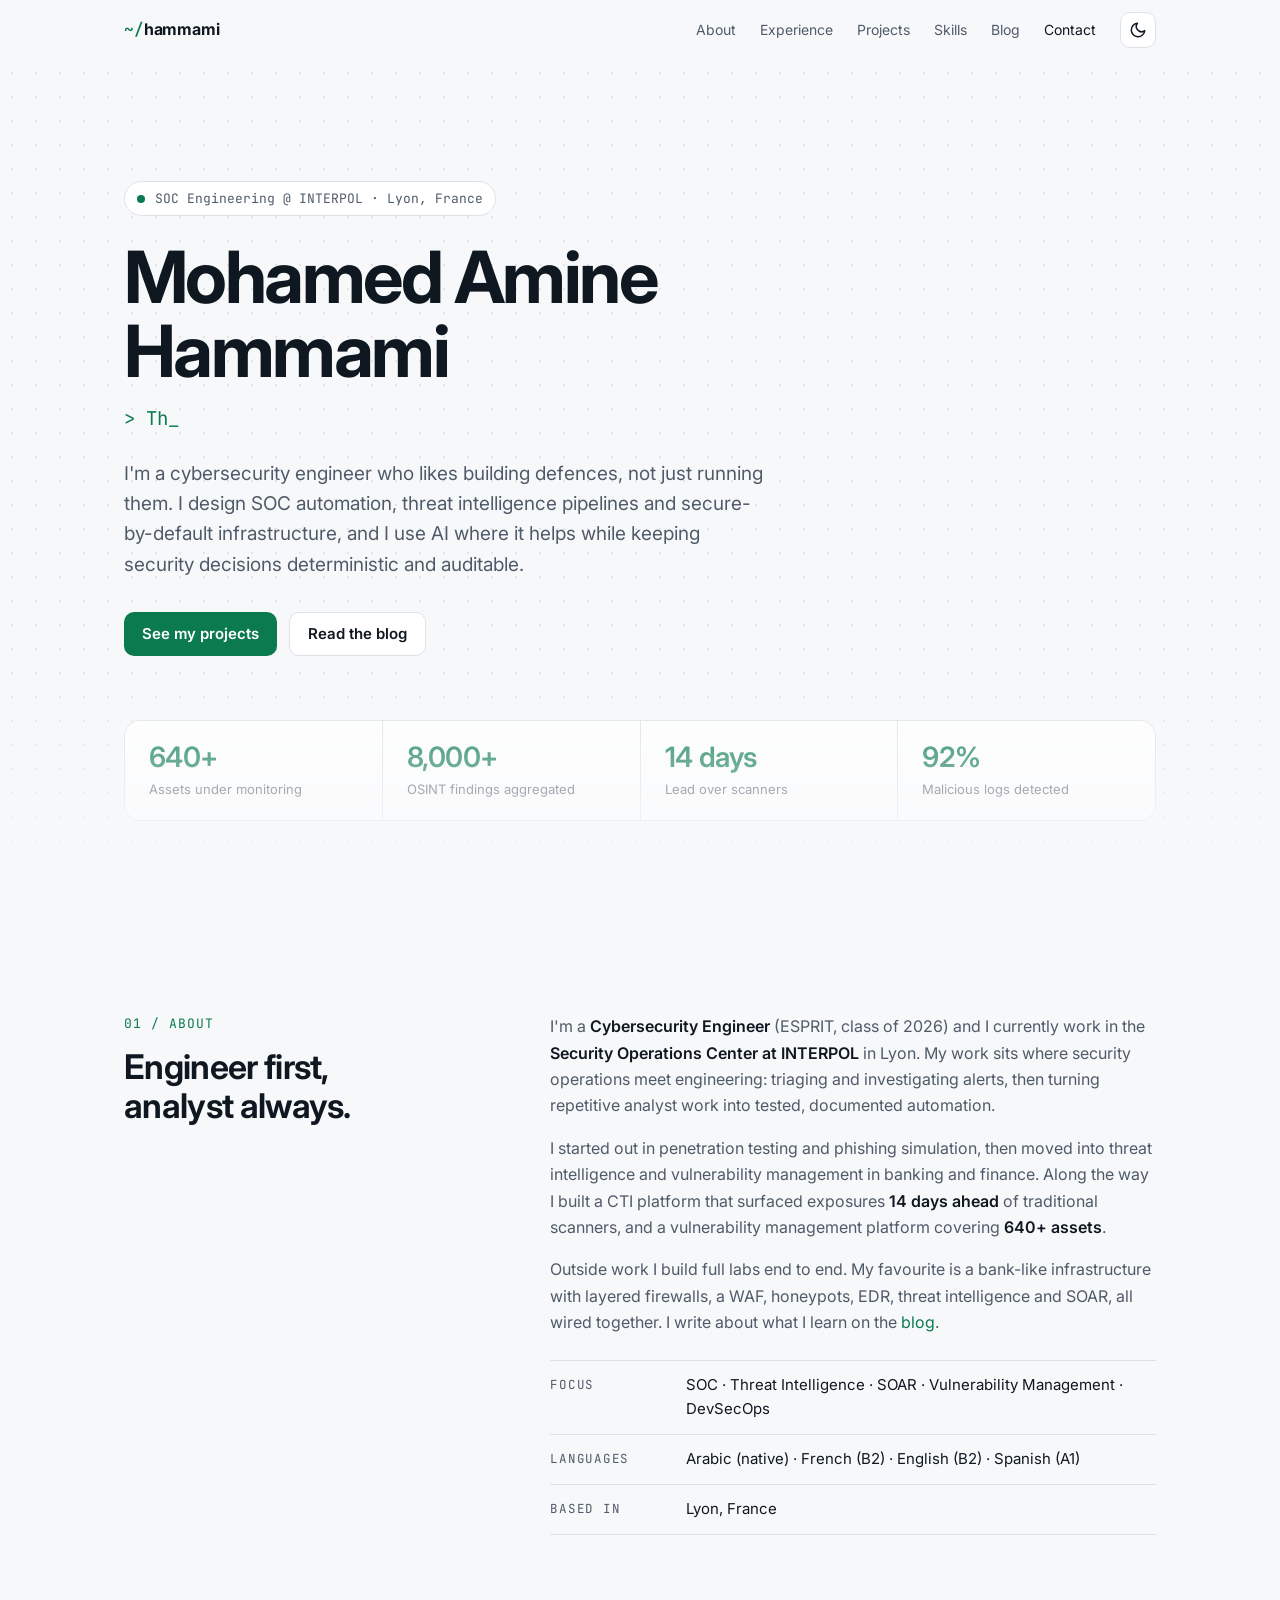
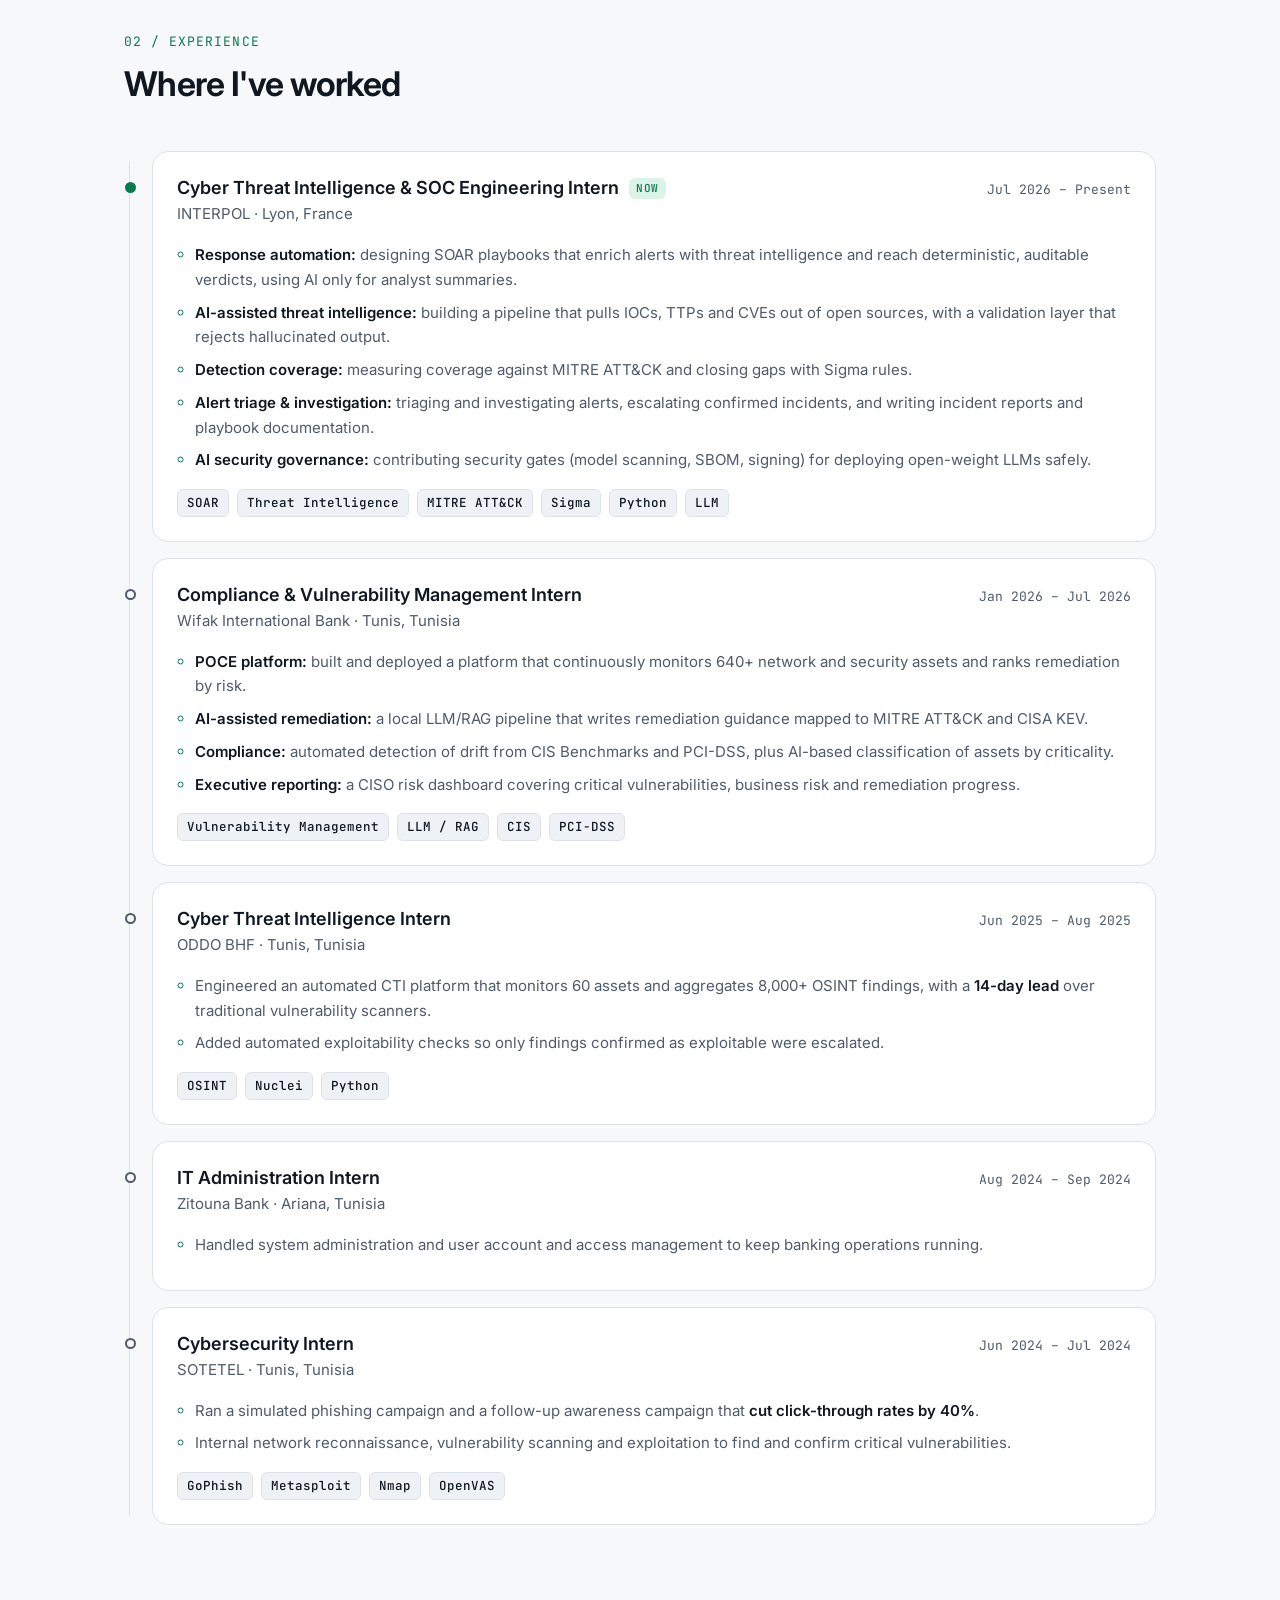
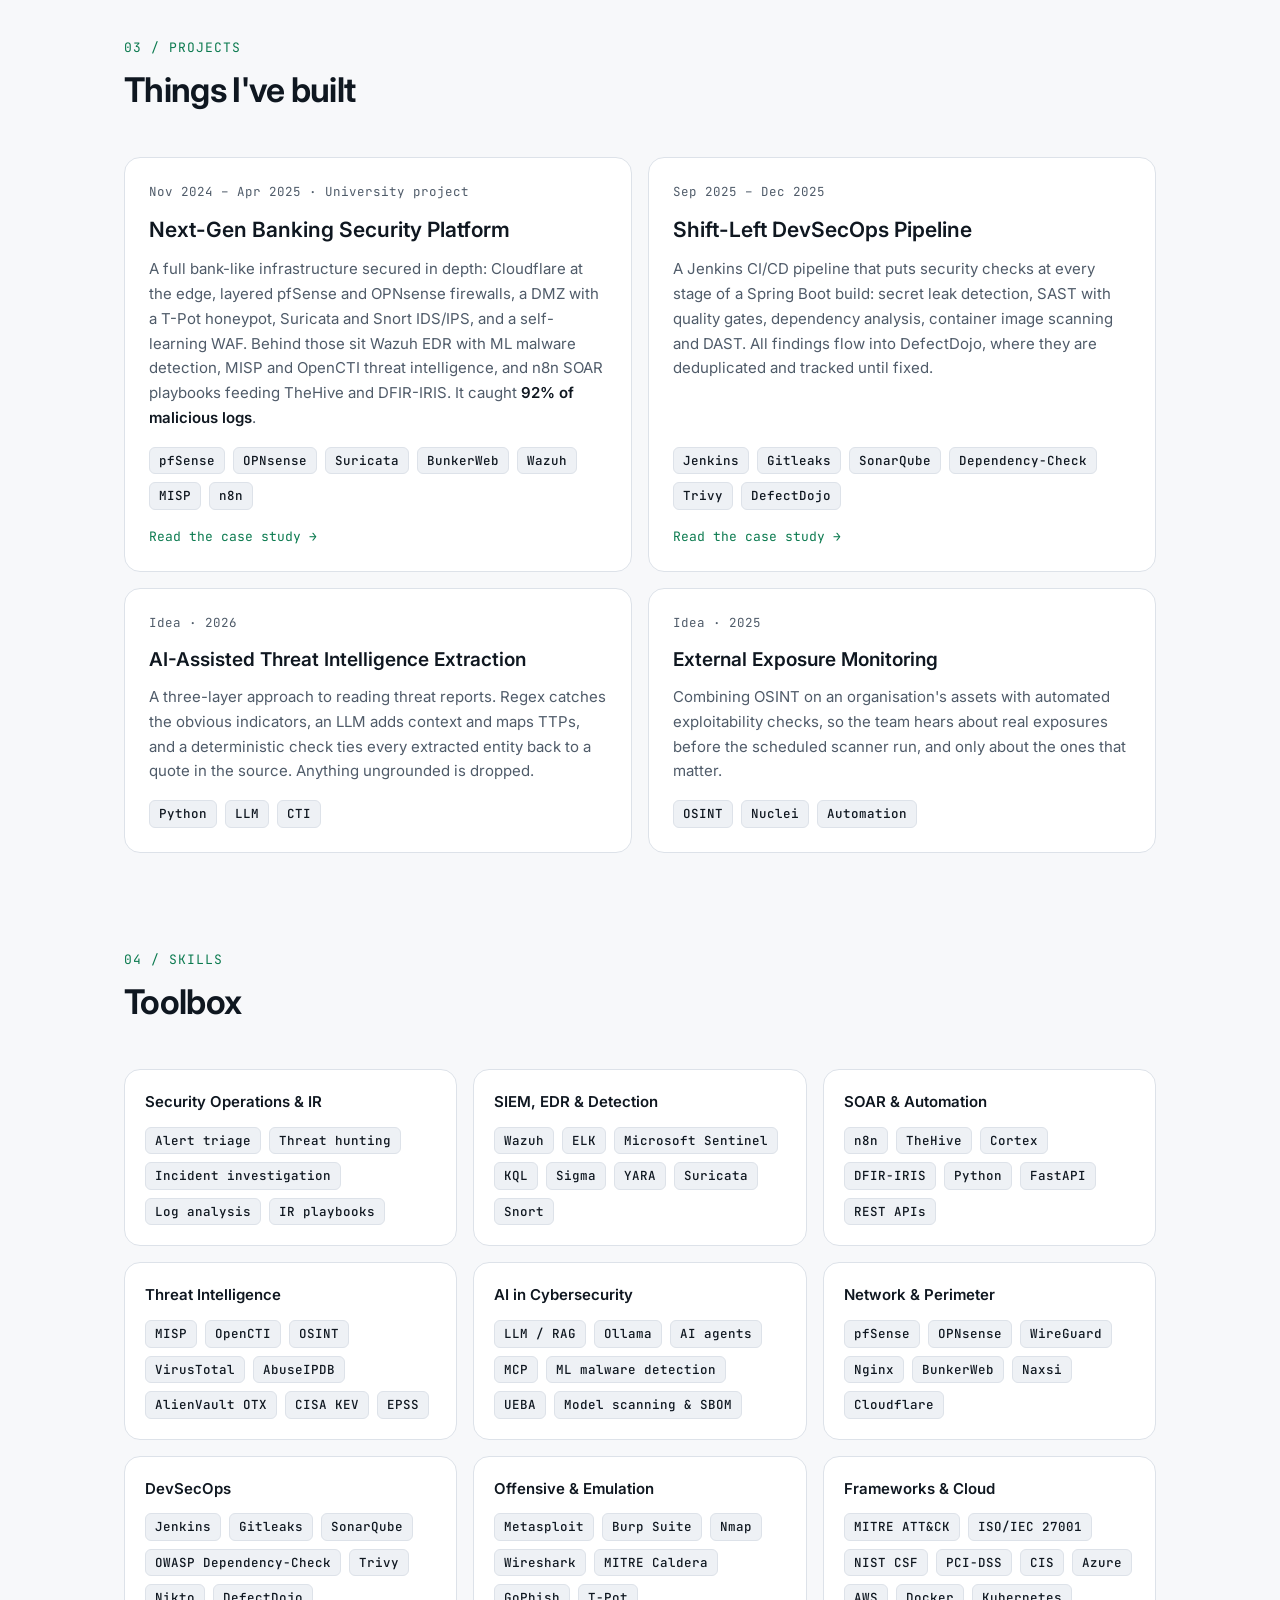
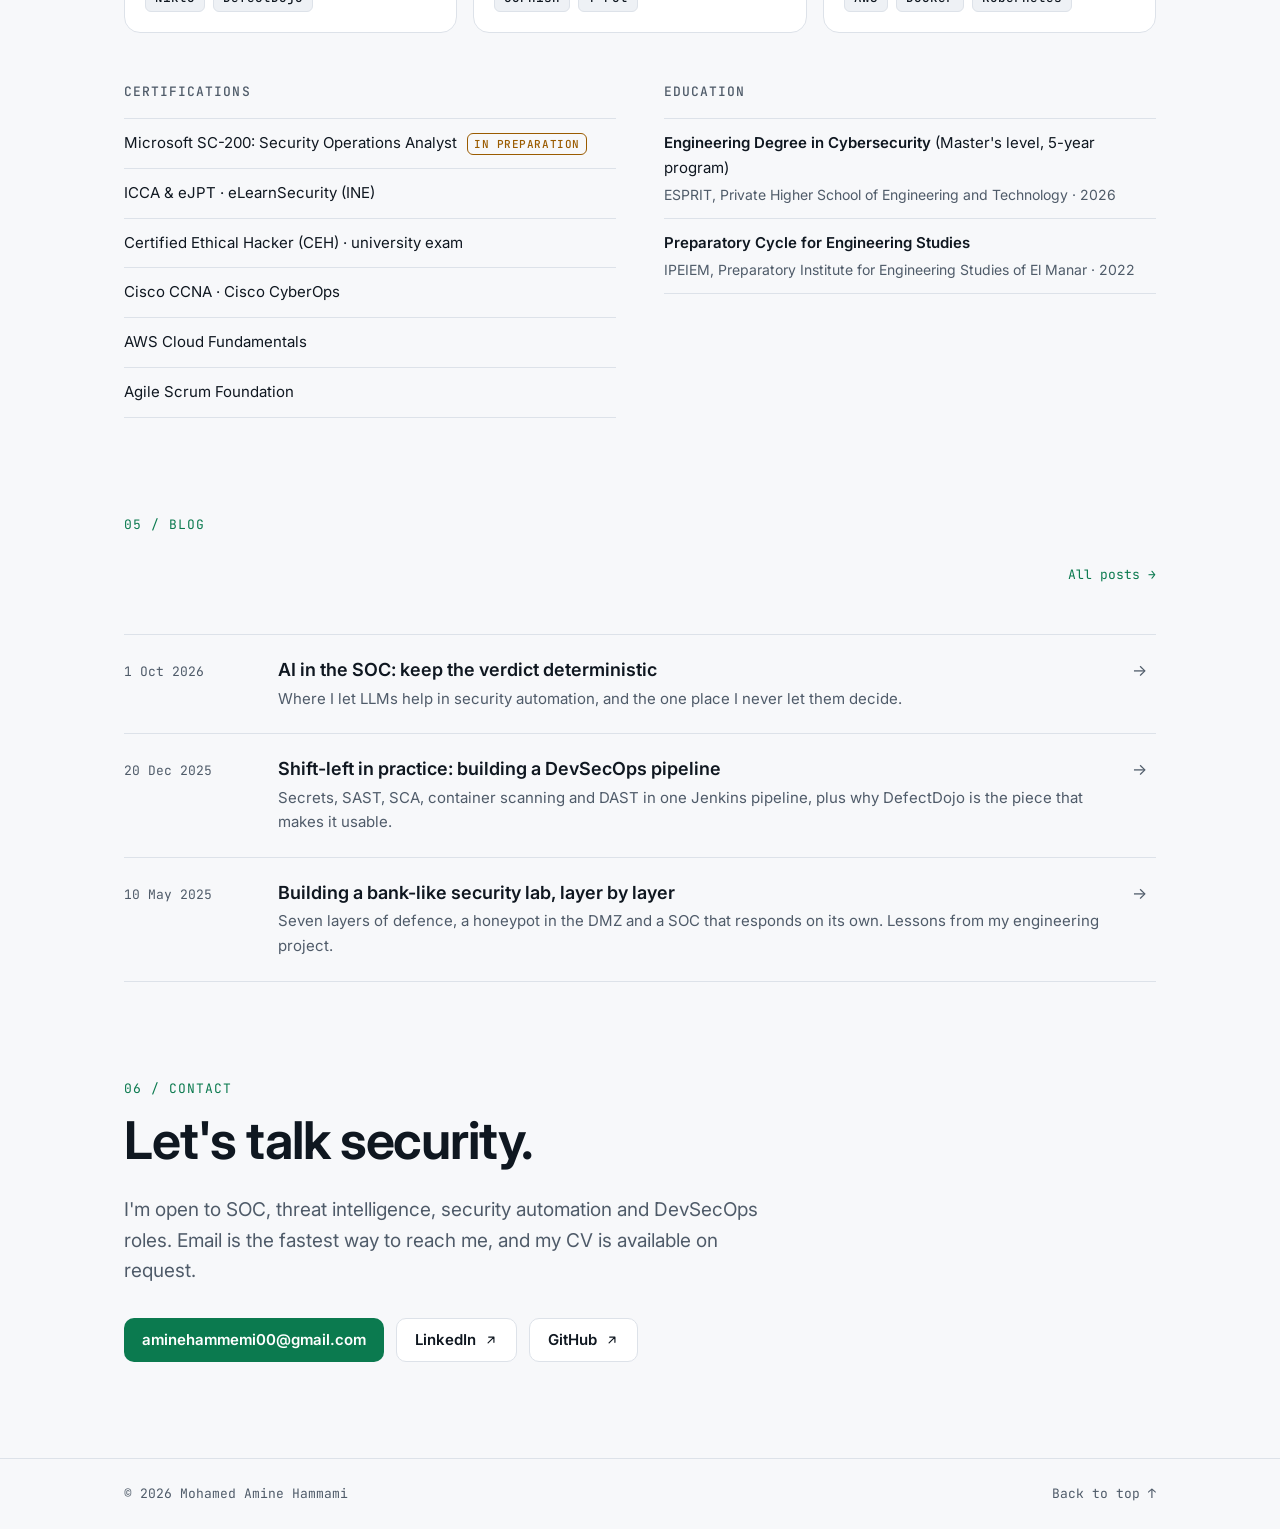
==== index.html @ bce1a8ea "Update portfolio site code from Claude" ====
<!doctype html>
<html lang="en" data-theme="dark">
<head>
<meta charset="utf-8">
<meta name="viewport" content="width=device-width, initial-scale=1">
<title>Mohamed Amine Hammami | Cybersecurity Engineer</title>
<meta name="description" content="Cybersecurity Engineer working on SOC operations, threat intelligence, SOAR automation and vulnerability management.">
<meta property="og:title" content="Mohamed Amine Hammami | Cybersecurity Engineer">
<meta property="og:description" content="SOC · Threat Intelligence · SOAR Automation · DevSecOps">
<meta property="og:type" content="website">
<link rel="icon" href="favicon.svg" type="image/svg+xml">
<link rel="preconnect" href="https://fonts.googleapis.com">
<link rel="preconnect" href="https://fonts.gstatic.com" crossorigin>
<link href="https://fonts.googleapis.com/css2?family=Inter:wght@400;500;600;700&family=JetBrains+Mono:wght@400;500&display=swap" rel="stylesheet">
<link rel="stylesheet" href="styles.css">
<script>try{var t=localStorage.getItem('theme');if(t)document.documentElement.dataset.theme=t;else if(matchMedia('(prefers-color-scheme: light)').matches)document.documentElement.dataset.theme='light'}catch(e){}</script>
</head>
<body>
<a class="skip" href="#main">Skip to content</a>

<header class="nav">
  <div class="wrap nav-in">
    <a href="index.html" class="logo" aria-label="Home"><span class="mono">~/</span>hammami</a>
    <nav aria-label="Primary">
      <ul class="nav-links" id="menu">
        <li><a href="#about">About</a></li>
        <li><a href="#experience">Experience</a></li>
        <li><a href="#projects">Projects</a></li>
        <li><a href="#skills">Skills</a></li>
        <li><a href="blog/index.html">Blog</a></li>
        <li><a href="#contact">Contact</a></li>
      </ul>
    </nav>
    <button class="icon-btn menu-btn" id="menu-btn" aria-label="Open menu" aria-expanded="false" aria-controls="menu">
      <svg viewBox="0 0 24 24" width="18" height="18" fill="none" stroke="currentColor" stroke-width="2" stroke-linecap="round"><path d="M4 7h16M4 12h16M4 17h16"/></svg>
    </button>
    <button class="icon-btn" id="theme" aria-label="Toggle colour theme">
      <svg class="i-sun" viewBox="0 0 24 24" width="18" height="18" fill="none" stroke="currentColor" stroke-width="2" stroke-linecap="round"><circle cx="12" cy="12" r="4"/><path d="M12 2v2M12 20v2M4.9 4.9l1.4 1.4M17.7 17.7l1.4 1.4M2 12h2M20 12h2M4.9 19.1l1.4-1.4M17.7 6.3l1.4-1.4"/></svg>
      <svg class="i-moon" viewBox="0 0 24 24" width="18" height="18" fill="none" stroke="currentColor" stroke-width="2" stroke-linecap="round" stroke-linejoin="round"><path d="M21 12.8A9 9 0 1 1 11.2 3a7 7 0 0 0 9.8 9.8z"/></svg>
    </button>
  </div>
</header>

<main id="main">
  <!-- HERO -->
  <section class="hero" id="top">
    <div class="wrap">
      <p class="status mono"><span class="pulse" aria-hidden="true"></span>SOC Engineering @ INTERPOL · Lyon, France</p>
      <h1>Mohamed Amine<br>Hammami</h1>
      <p class="role mono">&gt; <span id="typed">Cybersecurity Engineer</span><span class="caret" aria-hidden="true">_</span></p>
      <p class="lead">I'm a cybersecurity engineer who likes building defences, not just running them. I design SOC automation, threat intelligence pipelines and secure-by-default infrastructure, and I use AI where it helps while keeping security decisions deterministic and auditable.</p>
      <div class="cta">
        <a class="btn primary" href="#projects">See my projects</a>
        <a class="btn ghost" href="blog/index.html">Read the blog</a>
      </div>
      <dl class="stats">
        <div><dt>Assets under monitoring</dt><dd>640+</dd></div>
        <div><dt>OSINT findings aggregated</dt><dd>8,000+</dd></div>
        <div><dt>Lead over scanners</dt><dd>14 days</dd></div>
        <div><dt>Malicious logs detected</dt><dd>92%</dd></div>
      </dl>
    </div>
  </section>

  <!-- ABOUT -->
  <section id="about" class="sec">
    <div class="wrap grid-2">
      <div>
        <p class="eyebrow mono">01 / About</p>
        <h2>Engineer first,<br>analyst always.</h2>
      </div>
      <div class="prose">
        <p>I'm a <strong>Cybersecurity Engineer</strong> (ESPRIT, class of 2026) and I currently work in the <strong>Security Operations Center at INTERPOL</strong> in Lyon. My work sits where security operations meet engineering: triaging and investigating alerts, then turning repetitive analyst work into tested, documented automation.</p>
        <p>I started out in penetration testing and phishing simulation, then moved into threat intelligence and vulnerability management in banking and finance. Along the way I built a CTI platform that surfaced exposures <strong>14 days ahead</strong> of traditional scanners, and a vulnerability management platform covering <strong>640+ assets</strong>.</p>
        <p>Outside work I build full labs end to end. My favourite is a bank-like infrastructure with layered firewalls, a WAF, honeypots, EDR, threat intelligence and SOAR, all wired together. I write about what I learn on the <a href="blog/index.html">blog</a>.</p>
        <ul class="facts">
          <li><span class="mono">Focus</span>SOC · Threat Intelligence · SOAR · Vulnerability Management · DevSecOps</li>
          <li><span class="mono">Languages</span>Arabic (native) · French (B2) · English (B2) · Spanish (A1)</li>
          <li><span class="mono">Based in</span>Lyon, France</li>
        </ul>
      </div>
    </div>
  </section>

  <!-- EXPERIENCE -->
  <section id="experience" class="sec">
    <div class="wrap">
      <p class="eyebrow mono">02 / Experience</p>
      <h2>Where I've worked</h2>
      <ol class="timeline">
        <li class="job">
          <div class="job-head">
            <div>
              <h3>Cyber Threat Intelligence &amp; SOC Engineering Intern <span class="badge">Now</span></h3>
              <p class="org">INTERPOL · Lyon, France</p>
            </div>
            <p class="date mono">Jul 2026 – Present</p>
          </div>
          <ul>
            <li><b>Response automation:</b> designing SOAR playbooks that enrich alerts with threat intelligence and reach deterministic, auditable verdicts, using AI only for analyst summaries.</li>
            <li><b>AI-assisted threat intelligence:</b> building a pipeline that pulls IOCs, TTPs and CVEs out of open sources, with a validation layer that rejects hallucinated output.</li>
            <li><b>Detection coverage:</b> measuring coverage against MITRE ATT&amp;CK and closing gaps with Sigma rules.</li>
            <li><b>Alert triage &amp; investigation:</b> triaging and investigating alerts, escalating confirmed incidents, and writing incident reports and playbook documentation.</li>
            <li><b>AI security governance:</b> contributing security gates (model scanning, SBOM, signing) for deploying open-weight LLMs safely.</li>
          </ul>
          <p class="tags"><span>SOAR</span><span>Threat Intelligence</span><span>MITRE ATT&amp;CK</span><span>Sigma</span><span>Python</span><span>LLM</span></p>
        </li>
        <li class="job">
          <div class="job-head">
            <div>
              <h3>Compliance &amp; Vulnerability Management Intern</h3>
              <p class="org">Wifak International Bank · Tunis, Tunisia</p>
            </div>
            <p class="date mono">Jan 2026 – Jul 2026</p>
          </div>
          <ul>
            <li><b>POCE platform:</b> built and deployed a platform that continuously monitors 640+ network and security assets and ranks remediation by risk.</li>
            <li><b>AI-assisted remediation:</b> a local LLM/RAG pipeline that writes remediation guidance mapped to MITRE ATT&amp;CK and CISA KEV.</li>
            <li><b>Compliance:</b> automated detection of drift from CIS Benchmarks and PCI-DSS, plus AI-based classification of assets by criticality.</li>
            <li><b>Executive reporting:</b> a CISO risk dashboard covering critical vulnerabilities, business risk and remediation progress.</li>
          </ul>
          <p class="tags"><span>Vulnerability Management</span><span>LLM / RAG</span><span>CIS</span><span>PCI-DSS</span></p>
        </li>
        <li class="job">
          <div class="job-head">
            <div>
              <h3>Cyber Threat Intelligence Intern</h3>
              <p class="org">ODDO BHF · Tunis, Tunisia</p>
            </div>
            <p class="date mono">Jun 2025 – Aug 2025</p>
          </div>
          <ul>
            <li>Engineered an automated CTI platform that monitors 60 assets and aggregates 8,000+ OSINT findings, with a <b>14-day lead</b> over traditional vulnerability scanners.</li>
            <li>Added automated exploitability checks so only findings confirmed as exploitable were escalated.</li>
          </ul>
          <p class="tags"><span>OSINT</span><span>Nuclei</span><span>Python</span></p>
        </li>
        <li class="job">
          <div class="job-head">
            <div>
              <h3>IT Administration Intern</h3>
              <p class="org">Zitouna Bank · Ariana, Tunisia</p>
            </div>
            <p class="date mono">Aug 2024 – Sep 2024</p>
          </div>
          <ul>
            <li>Handled system administration and user account and access management to keep banking operations running.</li>
          </ul>
        </li>
        <li class="job">
          <div class="job-head">
            <div>
              <h3>Cybersecurity Intern</h3>
              <p class="org">SOTETEL · Tunis, Tunisia</p>
            </div>
            <p class="date mono">Jun 2024 – Jul 2024</p>
          </div>
          <ul>
            <li>Ran a simulated phishing campaign and a follow-up awareness campaign that <b>cut click-through rates by 40%</b>.</li>
            <li>Internal network reconnaissance, vulnerability scanning and exploitation to find and confirm critical vulnerabilities.</li>
          </ul>
          <p class="tags"><span>GoPhish</span><span>Metasploit</span><span>Nmap</span><span>OpenVAS</span></p>
        </li>
      </ol>
    </div>
  </section>

  <!-- PROJECTS -->
  <section id="projects" class="sec">
    <div class="wrap">
      <p class="eyebrow mono">03 / Projects</p>
      <h2>Things I've built</h2>
      <div class="cards">
        <a class="card feature" href="projects/banking-security-platform.html">
          <p class="card-meta mono">Nov 2024 – Apr 2025 · University project</p>
          <h3>Next-Gen Banking Security Platform</h3>
          <p>A full bank-like infrastructure secured in depth: Cloudflare at the edge, layered pfSense and OPNsense firewalls, a DMZ with a T-Pot honeypot, Suricata and Snort IDS/IPS, and a self-learning WAF. Behind those sit Wazuh EDR with ML malware detection, MISP and OpenCTI threat intelligence, and n8n SOAR playbooks feeding TheHive and DFIR-IRIS. It caught <b>92% of malicious logs</b>.</p>
          <p class="tags"><span>pfSense</span><span>OPNsense</span><span>Suricata</span><span>BunkerWeb</span><span>Wazuh</span><span>MISP</span><span>n8n</span></p>
          <span class="more mono">Read the case study →</span>
        </a>
        <a class="card feature" href="projects/devsecops-pipeline.html">
          <p class="card-meta mono">Sep 2025 – Dec 2025</p>
          <h3>Shift-Left DevSecOps Pipeline</h3>
          <p>A Jenkins CI/CD pipeline that puts security checks at every stage of a Spring Boot build: secret leak detection, SAST with quality gates, dependency analysis, container image scanning and DAST. All findings flow into DefectDojo, where they are deduplicated and tracked until fixed.</p>
          <p class="tags"><span>Jenkins</span><span>Gitleaks</span><span>SonarQube</span><span>Dependency-Check</span><span>Trivy</span><span>DefectDojo</span></p>
          <span class="more mono">Read the case study →</span>
        </a>
        <article class="card">
          <p class="card-meta mono">Idea · 2026</p>
          <h3>AI-Assisted Threat Intelligence Extraction</h3>
          <p>A three-layer approach to reading threat reports. Regex catches the obvious indicators, an LLM adds context and maps TTPs, and a deterministic check ties every extracted entity back to a quote in the source. Anything ungrounded is dropped.</p>
          <p class="tags"><span>Python</span><span>LLM</span><span>CTI</span></p>
        </article>
        <article class="card">
          <p class="card-meta mono">Idea · 2025</p>
          <h3>External Exposure Monitoring</h3>
          <p>Combining OSINT on an organisation's assets with automated exploitability checks, so the team hears about real exposures before the scheduled scanner run, and only about the ones that matter.</p>
          <p class="tags"><span>OSINT</span><span>Nuclei</span><span>Automation</span></p>
        </article>
      </div>
    </div>
  </section>

  <!-- SKILLS -->
  <section id="skills" class="sec">
    <div class="wrap">
      <p class="eyebrow mono">04 / Skills</p>
      <h2>Toolbox</h2>
      <div class="skills">
        <div class="skill"><h3>Security Operations &amp; IR</h3><p class="tags"><span>Alert triage</span><span>Threat hunting</span><span>Incident investigation</span><span>Log analysis</span><span>IR playbooks</span></p></div>
        <div class="skill"><h3>SIEM, EDR &amp; Detection</h3><p class="tags"><span>Wazuh</span><span>ELK</span><span>Microsoft Sentinel</span><span>KQL</span><span>Sigma</span><span>YARA</span><span>Suricata</span><span>Snort</span></p></div>
        <div class="skill"><h3>SOAR &amp; Automation</h3><p class="tags"><span>n8n</span><span>TheHive</span><span>Cortex</span><span>DFIR-IRIS</span><span>Python</span><span>FastAPI</span><span>REST APIs</span></p></div>
        <div class="skill"><h3>Threat Intelligence</h3><p class="tags"><span>MISP</span><span>OpenCTI</span><span>OSINT</span><span>VirusTotal</span><span>AbuseIPDB</span><span>AlienVault OTX</span><span>CISA KEV</span><span>EPSS</span></p></div>
        <div class="skill"><h3>AI in Cybersecurity</h3><p class="tags"><span>LLM / RAG</span><span>Ollama</span><span>AI agents</span><span>MCP</span><span>ML malware detection</span><span>UEBA</span><span>Model scanning &amp; SBOM</span></p></div>
        <div class="skill"><h3>Network &amp; Perimeter</h3><p class="tags"><span>pfSense</span><span>OPNsense</span><span>WireGuard</span><span>Nginx</span><span>BunkerWeb</span><span>Naxsi</span><span>Cloudflare</span></p></div>
        <div class="skill"><h3>DevSecOps</h3><p class="tags"><span>Jenkins</span><span>Gitleaks</span><span>SonarQube</span><span>OWASP Dependency-Check</span><span>Trivy</span><span>Nikto</span><span>DefectDojo</span></p></div>
        <div class="skill"><h3>Offensive &amp; Emulation</h3><p class="tags"><span>Metasploit</span><span>Burp Suite</span><span>Nmap</span><span>Wireshark</span><span>MITRE Caldera</span><span>GoPhish</span><span>T-Pot</span></p></div>
        <div class="skill"><h3>Frameworks &amp; Cloud</h3><p class="tags"><span>MITRE ATT&amp;CK</span><span>ISO/IEC 27001</span><span>NIST CSF</span><span>PCI-DSS</span><span>CIS</span><span>Azure</span><span>AWS</span><span>Docker</span><span>Kubernetes</span></p></div>
      </div>

      <div class="grid-2 sub">
        <div>
          <h3 class="mini mono">Certifications</h3>
          <ul class="list">
            <li>Microsoft SC-200: Security Operations Analyst <span class="pending">In preparation</span></li>
            <li>ICCA &amp; eJPT · eLearnSecurity (INE)</li>
            <li>Certified Ethical Hacker (CEH) · university exam</li>
            <li>Cisco CCNA · Cisco CyberOps</li>
            <li>AWS Cloud Fundamentals</li>
            <li>Agile Scrum Foundation</li>
          </ul>
        </div>
        <div>
          <h3 class="mini mono">Education</h3>
          <ul class="list edu">
            <li><b>Engineering Degree in Cybersecurity</b> (Master's level, 5-year program)<span>ESPRIT, Private Higher School of Engineering and Technology · 2026</span></li>
            <li><b>Preparatory Cycle for Engineering Studies</b><span>IPEIEM, Preparatory Institute for Engineering Studies of El Manar · 2022</span></li>
          </ul>
        </div>
      </div>
    </div>
  </section>

  <!-- BLOG TEASER -->
  <section id="blog" class="sec">
    <div class="wrap">
      <p class="eyebrow mono">05 / Blog</p>
      <div class="sec-head">
        <h2>Findings &amp; journey</h2>
        <a class="mono small-link" href="blog/index.html">All posts →</a>
      </div>
      <div class="post-list" id="latest-posts" data-base="blog/" data-limit="3"></div>
    </div>
  </section>

  <!-- CONTACT -->
  <section id="contact" class="sec contact">
    <div class="wrap">
      <p class="eyebrow mono">06 / Contact</p>
      <h2>Let's talk security.</h2>
      <p class="lead">I'm open to SOC, threat intelligence, security automation and DevSecOps roles. Email is the fastest way to reach me, and my CV is available on request.</p>
      <div class="cta">
        <a class="btn primary" href="mailto:aminehammemi00@gmail.com">aminehammemi00@gmail.com</a>
        <a class="btn ghost" href="https://www.linkedin.com/in/medamine-hammami" target="_blank" rel="noopener">LinkedIn <svg viewBox="0 0 24 24" width="14" height="14" fill="none" stroke="currentColor" stroke-width="2" stroke-linecap="round" stroke-linejoin="round"><path d="M7 17 17 7M8 7h9v9"/></svg></a>
        <a class="btn ghost" href="https://github.com/brainrot78" target="_blank" rel="noopener">GitHub <svg viewBox="0 0 24 24" width="14" height="14" fill="none" stroke="currentColor" stroke-width="2" stroke-linecap="round" stroke-linejoin="round"><path d="M7 17 17 7M8 7h9v9"/></svg></a>
      </div>
    </div>
  </section>
</main>

<footer class="foot">
  <div class="wrap foot-in mono">
    <span>© <span id="year">2026</span> Mohamed Amine Hammami</span>
    <a href="#top">Back to top ↑</a>
  </div>
</footer>

<script src="script.js"></script>
</body>
</html>
---- styles.css ----
/* Tokens: Hammami Portfolio design system */
:root, :root[data-theme="dark"] {
  --bg: #0a0e13;
  --surface: #11171f;
  --surface-2: #18202b;
  --line: #232d3a;
  --ink: #e7edf3;
  --muted: #93a1b2;
  --accent: #3ddc97;
  --accent-ink: #04170e;
  --accent-soft: #12301f;
  --amber: #f5b340;
  --dot: rgba(147, 161, 178, .14);
  color-scheme: dark;
}
:root[data-theme="light"] {
  --bg: #f7f8fa;
  --surface: #ffffff;
  --surface-2: #eef1f5;
  --line: #dde2e9;
  --ink: #0f1720;
  --muted: #4f5b69;
  --accent: #0b7a4f;
  --accent-ink: #ffffff;
  --accent-soft: #dcf3e8;
  --amber: #9a5b00;
  --dot: rgba(15, 23, 32, .09);
  color-scheme: light;
}
:root {
  --sans: "Inter", system-ui, -apple-system, "Segoe UI", sans-serif;
  --mono: "JetBrains Mono", ui-monospace, SFMono-Regular, Menlo, monospace;
  --space-1: 4px; --space-2: 8px; --space-4: 16px; --space-6: 24px; --space-12: 48px; --space-24: 96px;
  --radius-sm: 6px; --radius-md: 10px; --radius-lg: 16px;
}

*, *::before, *::after { box-sizing: border-box; }
html { scroll-behavior: smooth; scroll-padding-top: 72px; }
body {
  margin: 0; background: var(--bg); color: var(--ink);
  font: 400 16px/1.65 var(--sans);
  -webkit-font-smoothing: antialiased;
  transition: background .2s, color .2s;
}
a { color: var(--accent); text-decoration: none; }
a:hover { text-decoration: underline; text-underline-offset: 3px; }
:focus-visible { outline: 2px solid var(--accent); outline-offset: 3px; border-radius: 4px; }
h1, h2, h3 { margin: 0; color: var(--ink); }
.mono { font-family: var(--mono); }
.wrap { width: 100%; max-width: 1080px; margin: 0 auto; padding: 0 var(--space-6); }

.skip { position: absolute; left: -999px; top: 8px; background: var(--accent); color: var(--accent-ink); padding: 8px 12px; border-radius: var(--radius-sm); z-index: 100; }
.skip:focus { left: 8px; }

/* Nav */
.nav { position: sticky; top: 0; z-index: 50; background: color-mix(in srgb, var(--bg) 82%, transparent); backdrop-filter: blur(10px); -webkit-backdrop-filter: blur(10px); border-bottom: 1px solid transparent; transition: border-color .2s; }
.nav.scrolled { border-bottom-color: var(--line); }
.nav-in { display: flex; align-items: center; gap: var(--space-6); height: 60px; }
.logo { font-weight: 700; color: var(--ink); letter-spacing: -.01em; }
.logo .mono { color: var(--accent); font-weight: 500; }
.logo:hover { text-decoration: none; }
nav { margin-left: auto; }
.nav-links { display: flex; gap: var(--space-6); list-style: none; margin: 0; padding: 0; font-size: 14px; }
.nav-links a { color: var(--muted); }
.nav-links a:hover, .nav-links a.active { color: var(--ink); text-decoration: none; }
.icon-btn { display: grid; place-items: center; width: 36px; height: 36px; border-radius: var(--radius-md); border: 1px solid var(--line); background: var(--surface); color: var(--ink); cursor: pointer; }
.icon-btn:hover { border-color: var(--muted); }
:root[data-theme="dark"] .i-moon, :root[data-theme="light"] .i-sun { display: none; }

/* Hero */
.hero {
  position: relative; padding: 120px 0 var(--space-24);
  background-image: radial-gradient(var(--dot) 1.2px, transparent 1.2px);
  background-size: 24px 24px;
  -webkit-mask-image: linear-gradient(to bottom, #000 70%, transparent);
          mask-image: linear-gradient(to bottom, #000 70%, transparent);
}
.status { display: inline-flex; align-items: center; gap: 10px; font-size: 13px; color: var(--muted); border: 1px solid var(--line); background: var(--surface); padding: 6px 12px; border-radius: 999px; margin: 0 0 var(--space-6); }
.pulse { width: 8px; height: 8px; border-radius: 50%; background: var(--accent); box-shadow: 0 0 0 0 var(--accent); animation: pulse 2s infinite; }
@keyframes pulse { 0% { box-shadow: 0 0 0 0 color-mix(in srgb, var(--accent) 60%, transparent); } 70% { box-shadow: 0 0 0 8px transparent; } 100% { box-shadow: 0 0 0 0 transparent; } }
.hero h1 { font-size: clamp(40px, 8vw, 72px); line-height: 1.02; letter-spacing: -.035em; font-weight: 700; }
.role { margin: var(--space-4) 0 0; font-size: clamp(15px, 2.4vw, 19px); color: var(--accent); min-height: 1.6em; }
.caret { animation: blink 1s steps(1) infinite; }
@keyframes blink { 50% { opacity: 0; } }
.lead { max-width: 640px; font-size: clamp(17px, 2vw, 19px); line-height: 1.6; color: var(--muted); margin: var(--space-6) 0 0; }
.cta { display: flex; flex-wrap: wrap; gap: 12px; margin-top: 32px; }
.btn { display: inline-flex; align-items: center; gap: 8px; height: 44px; padding: 0 18px; border-radius: var(--radius-md); font-weight: 600; font-size: 15px; transition: transform .15s, background .2s, border-color .2s; }
.btn:hover { text-decoration: none; transform: translateY(-1px); }
.btn.primary { background: var(--accent); color: var(--accent-ink); }
.btn.ghost { border: 1px solid var(--line); color: var(--ink); background: var(--surface); }
.btn.ghost:hover { border-color: var(--muted); }

.stats { display: grid; grid-template-columns: repeat(4, 1fr); gap: 1px; margin: 64px 0 0; background: var(--line); border: 1px solid var(--line); border-radius: var(--radius-lg); overflow: hidden; }
.stats div { background: var(--surface); padding: 20px var(--space-6); display: flex; flex-direction: column-reverse; }
.stats dt { font-size: 13px; color: var(--muted); }
.stats dd { margin: 0 0 4px; font: 600 28px/1.2 var(--sans); letter-spacing: -.02em; color: var(--accent); }

/* Sections */
.sec { padding: var(--space-24) 0 0; }
.eyebrow { font-size: 13px; letter-spacing: .08em; text-transform: uppercase; color: var(--accent); margin: 0 0 12px; }
.sec h2 { font-size: clamp(26px, 4vw, 34px); line-height: 1.15; letter-spacing: -.02em; font-weight: 650; margin-bottom: var(--space-12); }
.grid-2 { display: grid; grid-template-columns: 1fr 1.6fr; gap: var(--space-12); }
.prose p { margin: 0 0 var(--space-4); color: var(--muted); }
.prose strong { color: var(--ink); font-weight: 600; }
.facts { list-style: none; padding: 0; margin: var(--space-6) 0 0; border-top: 1px solid var(--line); }
.facts li { display: grid; grid-template-columns: 120px 1fr; gap: var(--space-4); padding: 12px 0; border-bottom: 1px solid var(--line); font-size: 15px; }
.facts .mono { font-size: 12.5px; color: var(--muted); text-transform: uppercase; letter-spacing: .06em; padding-top: 2px; }

/* Timeline */
.timeline { list-style: none; margin: 0; padding: 0 0 0 28px; position: relative; }
.timeline::before { content: ""; position: absolute; left: 5px; top: 10px; bottom: 10px; width: 1px; background: var(--line); }
.job { position: relative; background: var(--surface); border: 1px solid var(--line); border-radius: var(--radius-lg); padding: var(--space-6); margin-bottom: var(--space-4); transition: border-color .2s; }
.job:hover { border-color: color-mix(in srgb, var(--accent) 45%, var(--line)); }
.job::before { content: ""; position: absolute; left: -28px; top: 30px; width: 11px; height: 11px; border-radius: 50%; background: var(--bg); border: 2px solid var(--muted); }
.job:first-child::before { border-color: var(--accent); background: var(--accent); }
.job-head { display: flex; justify-content: space-between; gap: var(--space-4); align-items: flex-start; }
.job h3 { font-size: 18px; line-height: 1.35; font-weight: 600; }
.org { margin: 2px 0 0; color: var(--muted); font-size: 15px; }
.date { margin: 0; font-size: 13px; color: var(--muted); white-space: nowrap; padding-top: 3px; }
.badge { display: inline-block; vertical-align: 2px; margin-left: 6px; font: 500 11px/1 var(--mono); text-transform: uppercase; letter-spacing: .06em; color: var(--accent); background: var(--accent-soft); padding: 5px 7px; border-radius: var(--radius-sm); }
.job ul { margin: var(--space-4) 0 0; padding-left: 18px; color: var(--muted); font-size: 15px; }
.job li { margin-bottom: 8px; }
.job li::marker { color: var(--accent); }
.job b, .card b { color: var(--ink); font-weight: 600; }

.tags { display: flex; flex-wrap: wrap; gap: var(--space-2); margin: var(--space-4) 0 0; }
.tags span { font: 500 12.5px/1.4 var(--mono); color: var(--ink); background: var(--surface-2); border: 1px solid var(--line); padding: 4px 9px; border-radius: var(--radius-sm); }

/* Projects */
.cards { display: grid; grid-template-columns: repeat(2, 1fr); gap: var(--space-4); }
.card { background: var(--surface); border: 1px solid var(--line); border-radius: var(--radius-lg); padding: var(--space-6); display: flex; flex-direction: column; transition: border-color .2s, transform .2s; }
.card:hover { border-color: color-mix(in srgb, var(--accent) 45%, var(--line)); transform: translateY(-2px); }
.card-meta { font-size: 12.5px; color: var(--muted); margin: 0 0 10px; }
.card h3 { font-size: 19px; font-weight: 600; margin-bottom: 10px; }
.card > p:not(.tags):not(.card-meta) { color: var(--muted); font-size: 15px; margin: 0; }
.card .tags { margin-top: auto; padding-top: var(--space-4); }

/* Skills */
.skills { display: grid; grid-template-columns: repeat(3, 1fr); gap: var(--space-4); }
.skill { background: var(--surface); border: 1px solid var(--line); border-radius: var(--radius-lg); padding: 20px; }
.skill h3 { font-size: 15px; font-weight: 600; }
.skill .tags { margin-top: 12px; }
.sub { margin-top: var(--space-12); grid-template-columns: 1fr 1fr; }
.mini { font-size: 13px; letter-spacing: .08em; text-transform: uppercase; color: var(--muted); font-weight: 500; margin-bottom: var(--space-4); }
.list { list-style: none; margin: 0; padding: 0; border-top: 1px solid var(--line); }
.list li { padding: 12px 0; border-bottom: 1px solid var(--line); font-size: 15px; }
.list.edu span { display: block; color: var(--muted); font-size: 14px; margin-top: 2px; }
.list b { font-weight: 600; }
.pending { margin-left: 6px; font: 500 11px/1 var(--mono); text-transform: uppercase; letter-spacing: .05em; color: var(--amber); border: 1px solid currentColor; padding: 3px 6px; border-radius: var(--radius-sm); white-space: nowrap; }


/* Contact */
.contact { padding-bottom: var(--space-24); }
.contact h2 { font-size: clamp(32px, 6vw, 52px); margin-bottom: 0; }

.foot { border-top: 1px solid var(--line); }
.foot-in { display: flex; justify-content: space-between; gap: var(--space-4); padding-top: var(--space-6); padding-bottom: var(--space-6); font-size: 13px; color: var(--muted); }
.foot a { color: var(--muted); }

/* Mobile menu */
.menu-btn { display: none; }

/* Sub-page hero */
.page-hero { padding: 72px 0 0; }
.page-hero h1 { font-size: clamp(36px, 7vw, 60px); line-height: 1.04; letter-spacing: -.035em; font-weight: 700; }
.page-hero .stats { margin-top: 48px; }
.back { display: inline-block; font-size: 13px; color: var(--muted); margin-bottom: 32px; }
.back:hover { color: var(--ink); text-decoration: none; }
.lead.narrow { margin: 0 0 32px; }
.hl { color: var(--accent); font-size: .92em; }

/* Defence layers */
.layers { list-style: none; margin: 0; padding: 0; display: grid; gap: 12px; }
.layers li { display: grid; grid-template-columns: 56px 1fr; gap: 20px; align-items: start; background: var(--surface); border: 1px solid var(--line); border-radius: var(--radius-lg); padding: 20px var(--space-6); }
.layer-n { display: grid; place-items: center; width: 48px; height: 48px; border-radius: var(--radius-md); background: var(--surface-2); border: 1px solid var(--line); color: var(--accent); font-weight: 500; font-size: 14px; }
.layers li.soc { border-color: color-mix(in srgb, var(--accent) 45%, var(--line)); }
.layers li.soc .layer-n { background: var(--accent); color: var(--accent-ink); border-color: var(--accent); }
.layers h3 { font-size: 17px; font-weight: 600; }
.layers p:not(.tags) { margin: 6px 0 0; color: var(--muted); font-size: 15px; }
.layers .tags { margin-top: 12px; }

/* Pipeline */
.pipeline { list-style: none; margin: 0; padding: 0; display: grid; grid-template-columns: repeat(4, 1fr); gap: 12px; counter-reset: s; }
.pipeline li { position: relative; display: flex; flex-direction: column; gap: 4px; background: var(--surface); border: 1px solid var(--line); border-radius: var(--radius-lg); padding: 18px; }
.pipeline li .mono { font-size: 11.5px; letter-spacing: .06em; text-transform: uppercase; color: var(--muted); margin-bottom: 6px; }
.pipeline li b { font-weight: 600; font-size: 16px; }
.pipeline li small { color: var(--muted); font-size: 13.5px; line-height: 1.45; }
.pipeline li.sec-stage .mono { color: var(--accent); }
.pipeline li.hub { background: var(--accent-soft); border-color: color-mix(in srgb, var(--accent) 45%, var(--line)); }
.pipeline li.hub .mono { color: var(--accent); }

.cards.three { grid-template-columns: repeat(3, 1fr); }
a.card { color: inherit; }
a.card:hover { text-decoration: none; }
.card .more { margin-top: var(--space-4); font-size: 13px; color: var(--accent); }
.card.feature h3 { font-size: 21px; }

.next { display: flex; flex-direction: column; gap: 6px; padding: var(--space-6); background: var(--surface); border: 1px solid var(--line); border-radius: var(--radius-lg); }
.next .mono { font-size: 12.5px; color: var(--muted); text-transform: uppercase; letter-spacing: .06em; }
.next a { font-size: 20px; font-weight: 600; }

/* Blog list */
.sec-head { display: flex; align-items: baseline; justify-content: space-between; gap: var(--space-4); margin-bottom: var(--space-12); }
.sec-head h2 { margin-bottom: 0; }
.small-link { font-size: 13px; white-space: nowrap; }
.post-list { border-top: 1px solid var(--line); }
.post-item { display: grid; grid-template-columns: 130px 1fr 24px; gap: var(--space-6); align-items: baseline; padding: 22px 0; border-bottom: 1px solid var(--line); color: var(--ink); }
.post-item:hover { text-decoration: none; }
.post-item:hover b { color: var(--accent); }
.post-date { font-size: 13px; color: var(--muted); }
.post-main b { display: block; font-weight: 600; font-size: 18px; line-height: 1.35; transition: color .2s; }
.post-main small { display: block; margin-top: 4px; color: var(--muted); font-size: 15px; }
.post-arrow { color: var(--muted); transition: transform .2s, color .2s; }
.post-item:hover .post-arrow { transform: translateX(3px); color: var(--accent); }
.muted { color: var(--muted); }

/* Single post */
.narrow-wrap { max-width: 760px; }
.post { padding-bottom: var(--space-24); }
.post .tags { margin-top: var(--space-6); }
.post-body { margin-top: 40px; font-size: 17px; line-height: 1.75; color: var(--ink); }
.post-body > * + * { margin-top: 1.1em; }
.post-body p, .post-body li { color: color-mix(in srgb, var(--ink) 86%, var(--muted)); }
.post-body h2 { font-size: 24px; letter-spacing: -.015em; margin-top: 2em; }
.post-body h3 { font-size: 19px; margin-top: 1.6em; }
.post-body ul, .post-body ol { padding-left: 22px; }
.post-body li + li { margin-top: 6px; }
.post-body li::marker { color: var(--accent); }
.post-body strong { color: var(--ink); }
.post-body blockquote { margin: 1.6em 0; padding: 4px 0 4px 20px; border-left: 2px solid var(--accent); color: var(--muted); font-style: italic; }
.post-body code { font-family: var(--mono); font-size: .88em; background: var(--surface-2); border: 1px solid var(--line); padding: 1px 6px; border-radius: var(--radius-sm); }
.post-body pre { background: var(--surface); border: 1px solid var(--line); border-radius: var(--radius-md); padding: var(--space-4); overflow-x: auto; }
.post-body pre code { background: none; border: 0; padding: 0; }
.post-body table { width: 100%; border-collapse: collapse; font-size: 15px; display: block; overflow-x: auto; }
.post-body th, .post-body td { text-align: left; padding: 10px 12px; border-bottom: 1px solid var(--line); vertical-align: top; }
.post-body th { font-family: var(--mono); font-size: 12.5px; text-transform: uppercase; letter-spacing: .05em; color: var(--muted); font-weight: 500; }
.post-body img { max-width: 100%; border-radius: var(--radius-md); }

/* Reveal */
.reveal { opacity: 0; transform: translateY(12px); transition: opacity .5s ease, transform .5s ease; }
.reveal.in { opacity: 1; transform: none; }

/* Responsive */
@media (max-width: 900px) {
  .pipeline { grid-template-columns: repeat(2, 1fr); }
  .cards.three { grid-template-columns: repeat(2, 1fr); }
  .skills { grid-template-columns: repeat(2, 1fr); }
  .stats { grid-template-columns: repeat(2, 1fr); }
}
@media (max-width: 720px) {
  .wrap { padding: 0 var(--space-4); }
  .nav-in { gap: 8px; }
  .menu-btn { display: grid; margin-left: auto; }
  nav { margin-left: 0; }
  .nav-links { display: none; position: absolute; top: 60px; left: 0; right: 0; flex-direction: column; gap: 0; padding: 8px var(--space-4) 16px; background: var(--bg); border-bottom: 1px solid var(--line); }
  .nav-links.open { display: flex; }
  .nav-links a { display: block; padding: 12px 0; font-size: 16px; border-bottom: 1px solid var(--line); }
  .nav-links li:last-child a { border-bottom: 0; }
  .cards.three, .pipeline { grid-template-columns: 1fr; }
  .layers li { grid-template-columns: 1fr; gap: 12px; padding: 18px var(--space-4); }
  .layer-n { width: 40px; height: 40px; }
  .post-item { grid-template-columns: 1fr; gap: 4px; }
  .post-arrow { display: none; }
  .sec-head { flex-direction: column; gap: 8px; margin-bottom: 32px; }
  .page-hero { padding-top: 40px; }
  .post-body { font-size: 16px; }
  .hero { padding-top: 72px; }
  .grid-2, .sub, .cards, .skills { grid-template-columns: 1fr; }
  .grid-2 { gap: 0; }
  .sec { padding-top: 72px; }
  .sec h2 { margin-bottom: 32px; }
  .job-head { flex-direction: column; gap: 4px; }
  .timeline { padding-left: 20px; }
  .job::before { left: -20px; }
  .timeline::before { left: 4px; }
  .job { padding: 20px var(--space-4); }
  .facts li { grid-template-columns: 1fr; gap: 2px; }
  .stats dd { font-size: 24px; }
  .stats div { padding: var(--space-4); }
}
@media (prefers-reduced-motion: reduce) {
  html { scroll-behavior: auto; }
  *, *::before, *::after { animation: none !important; transition: none !important; }
  .reveal { opacity: 1; transform: none; }
}
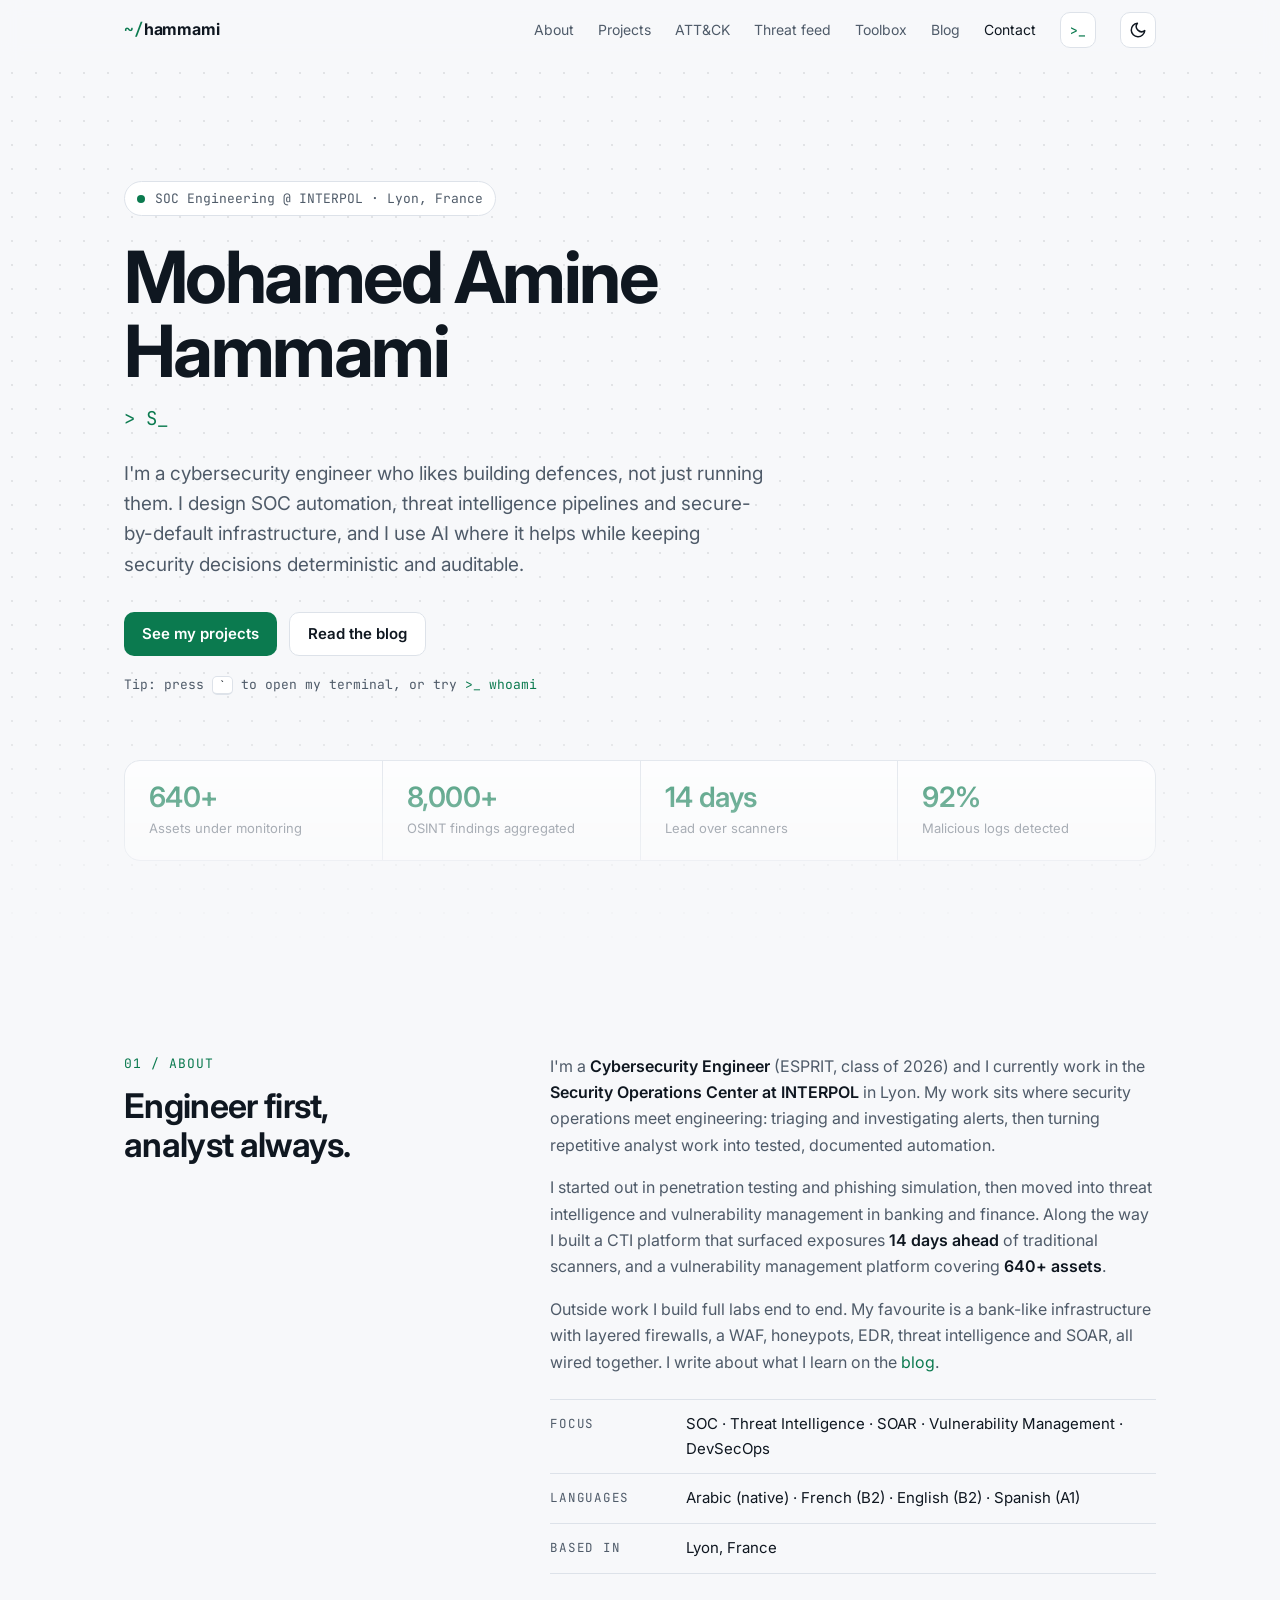
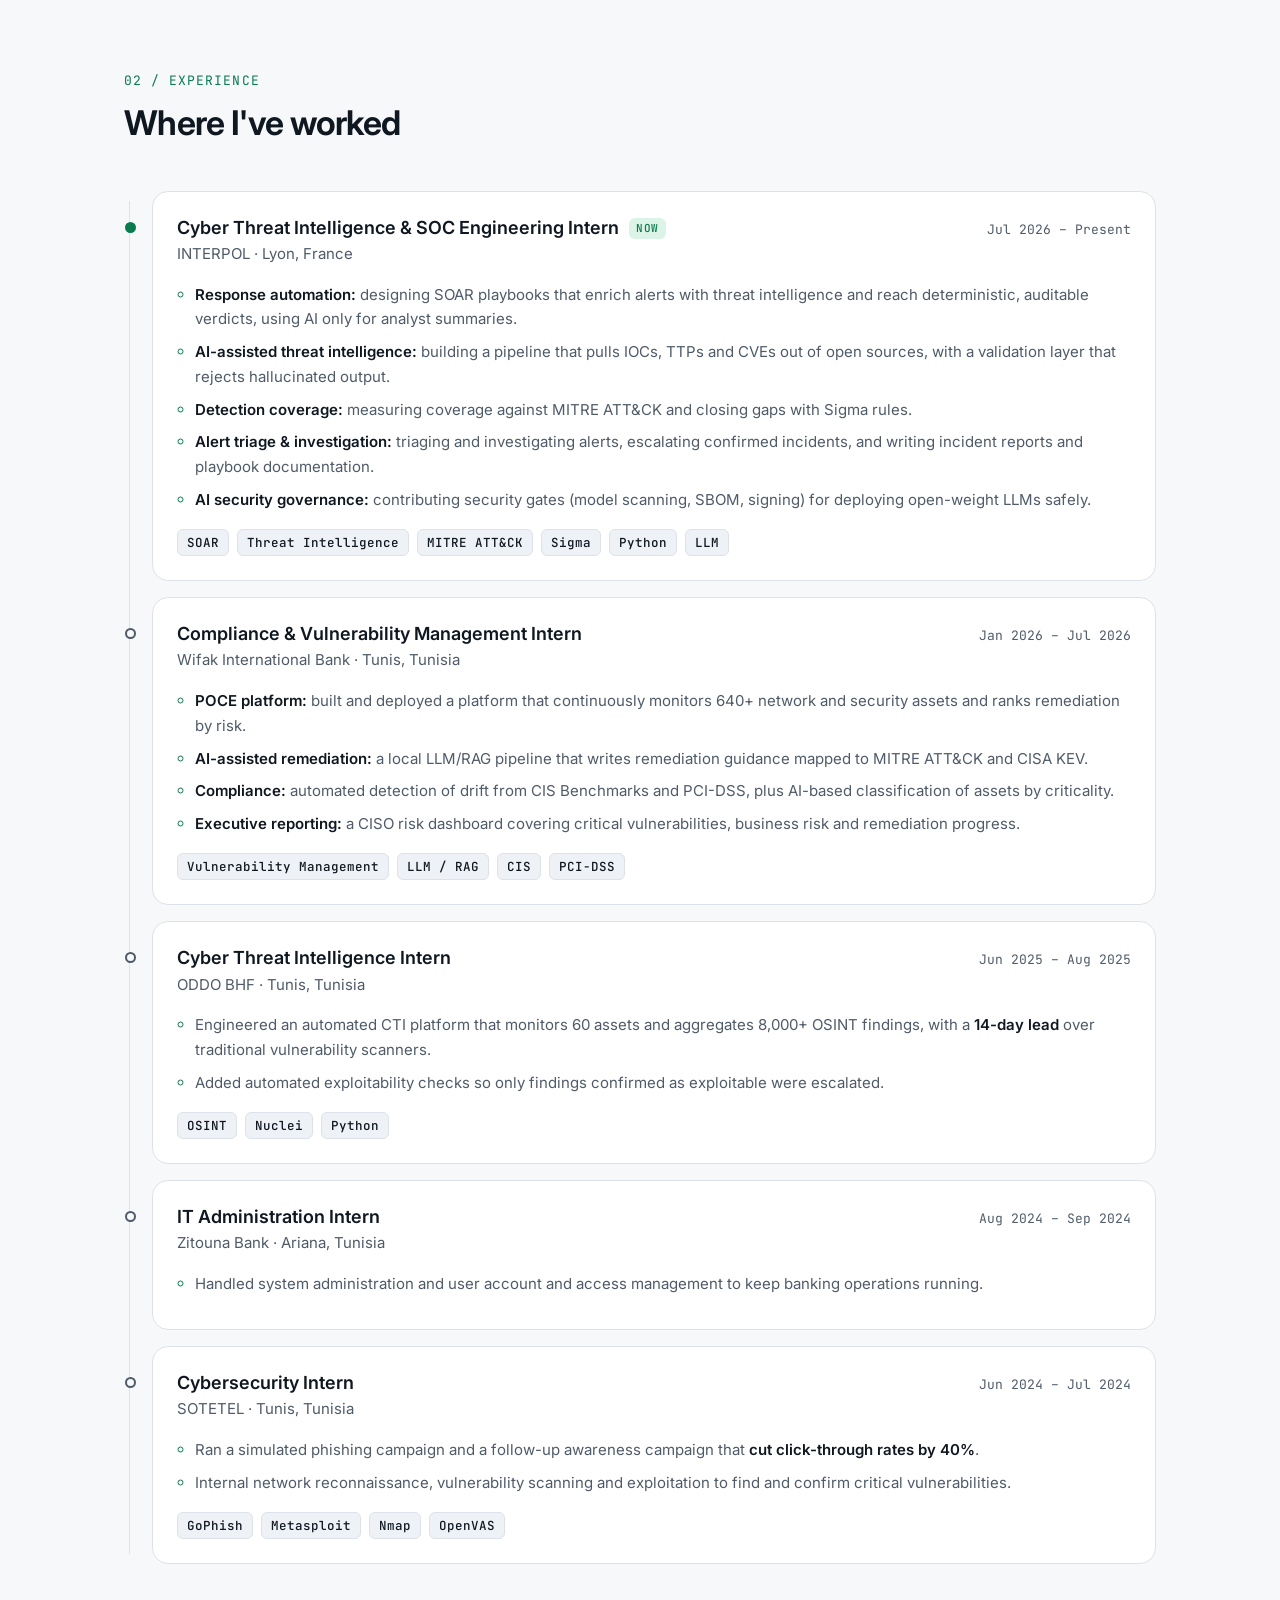
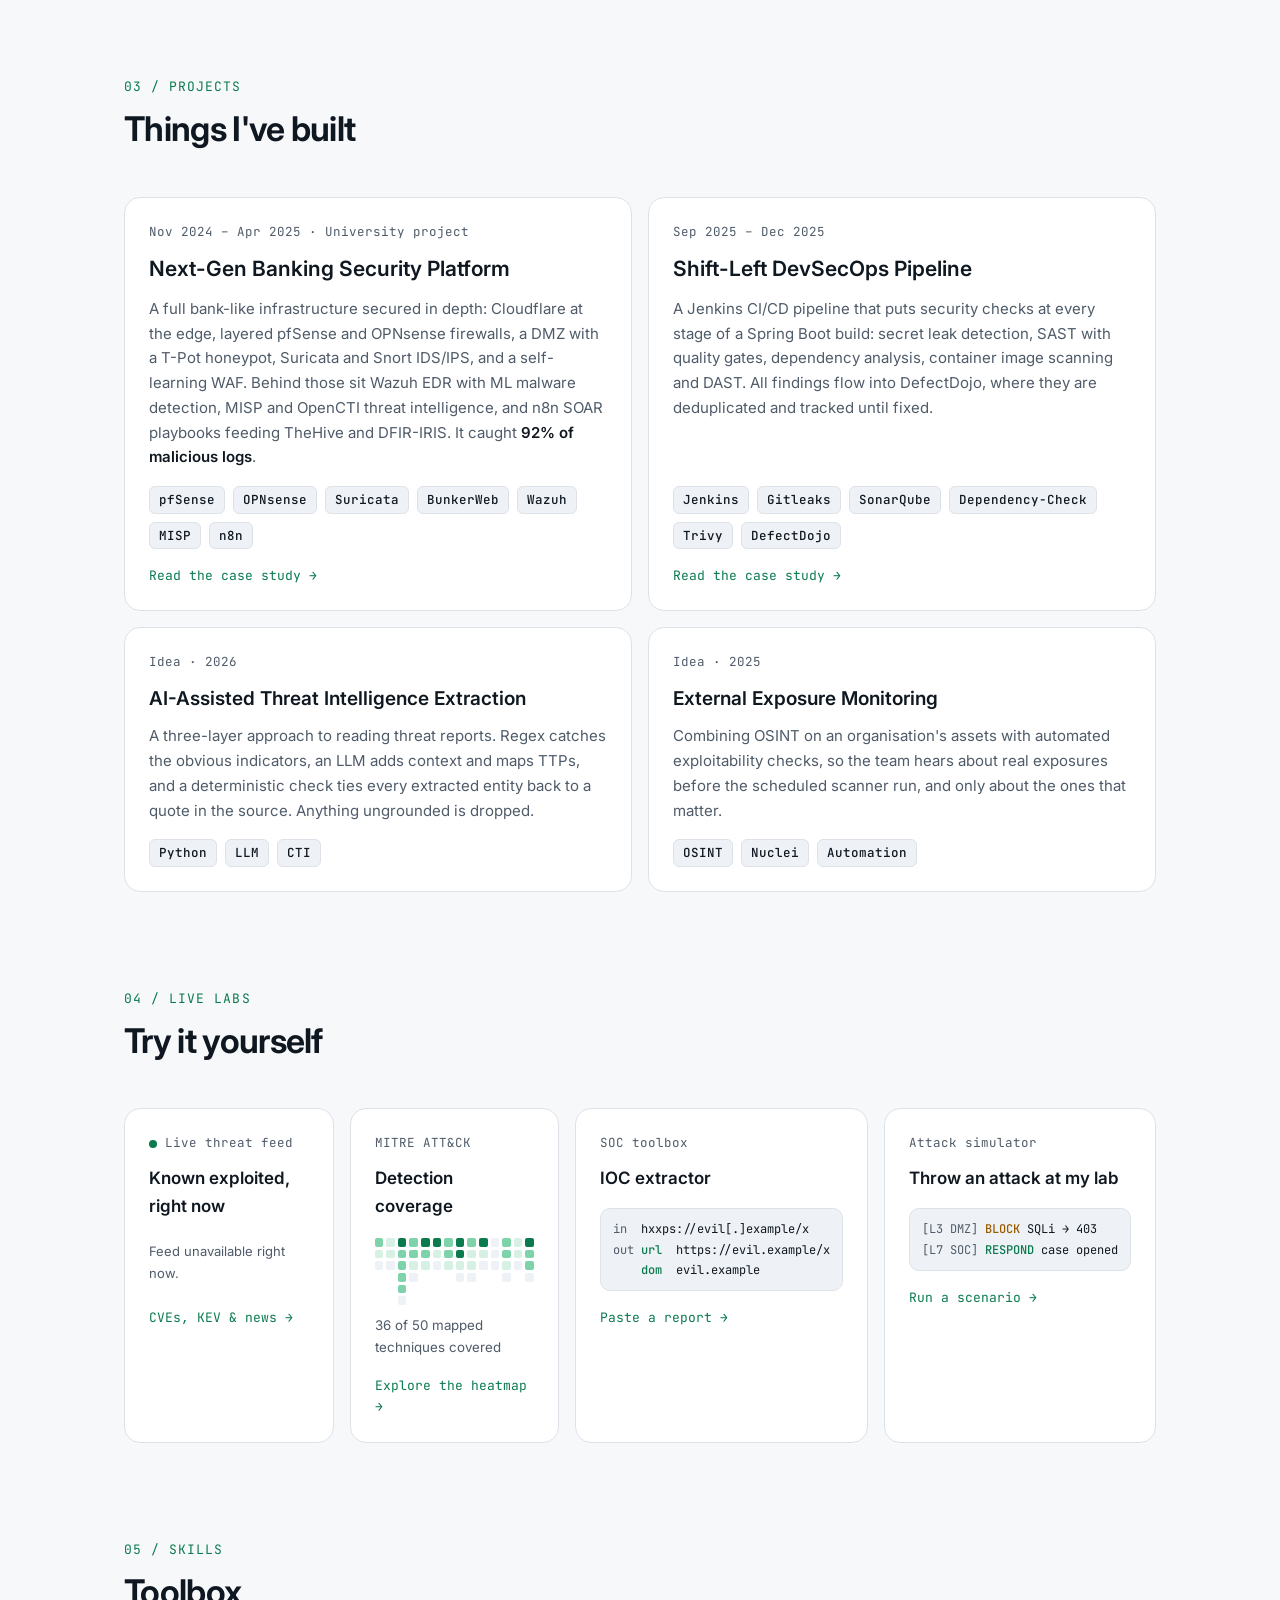
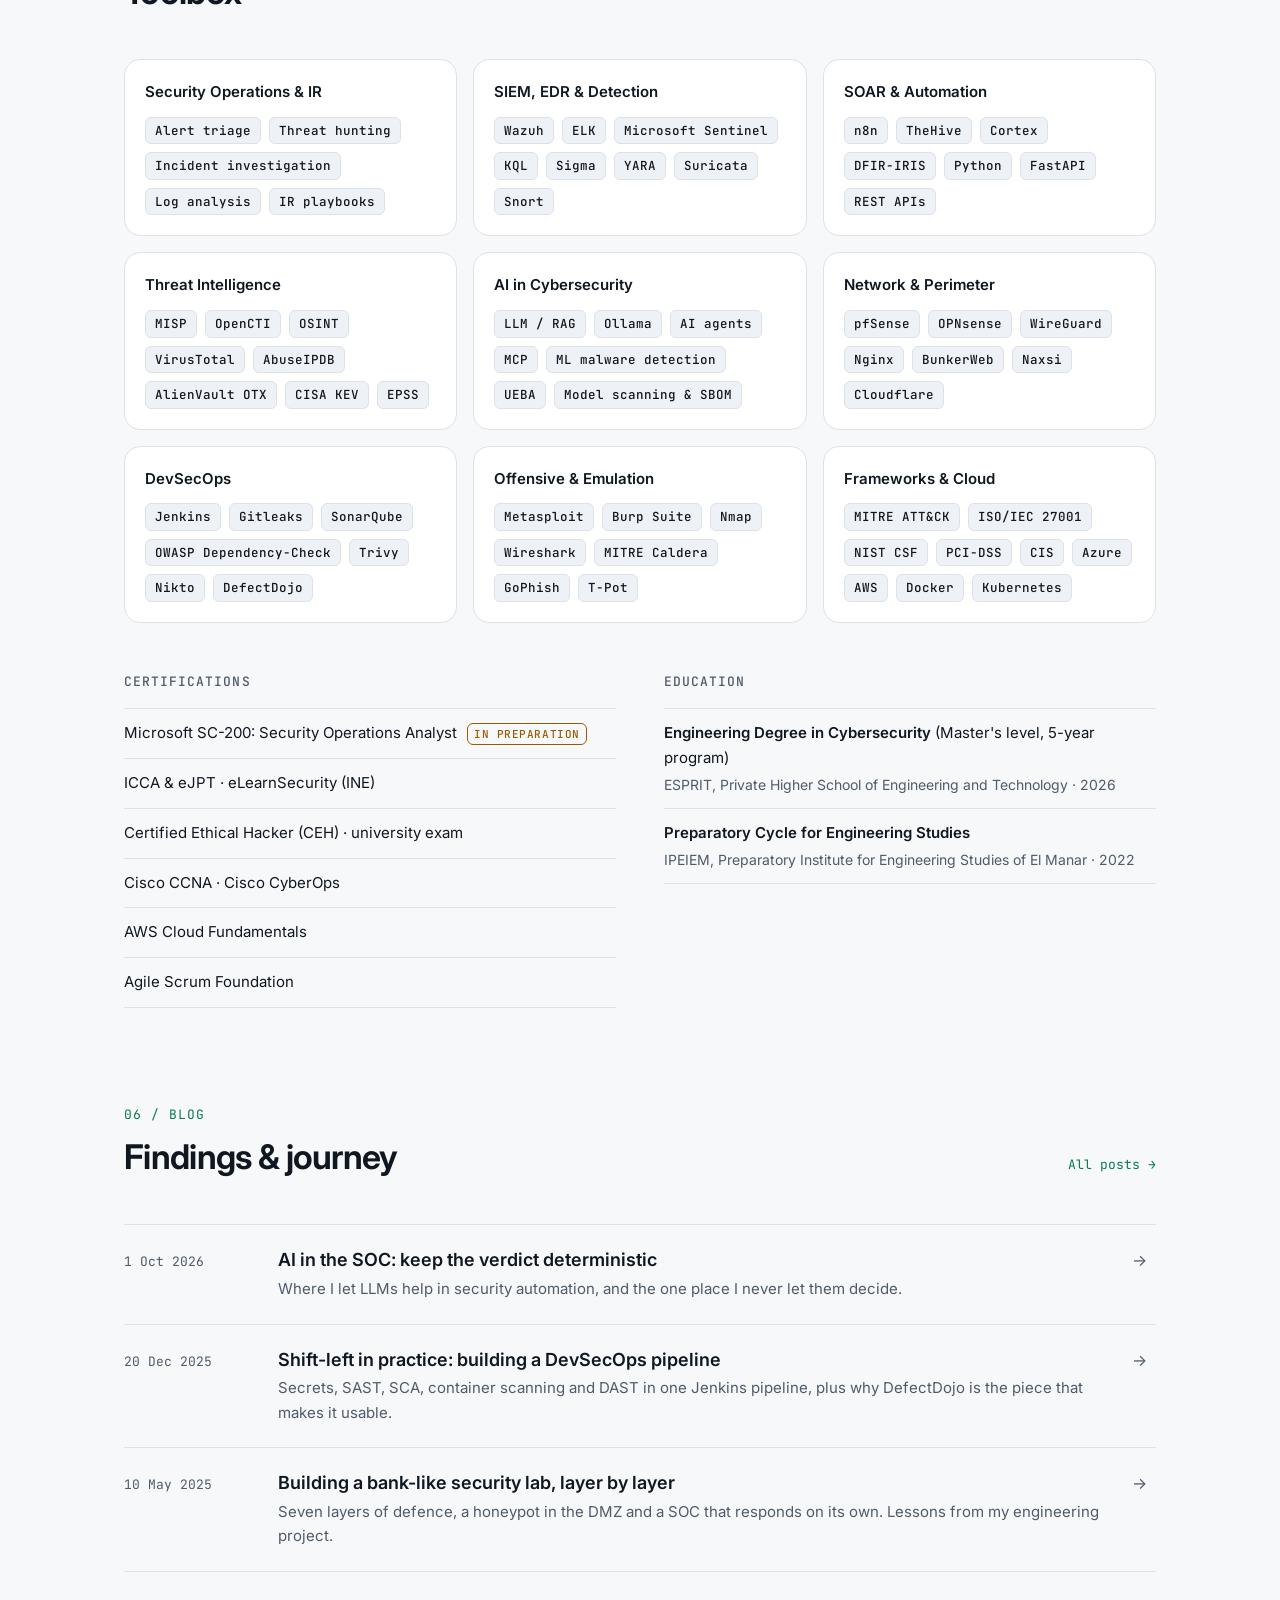
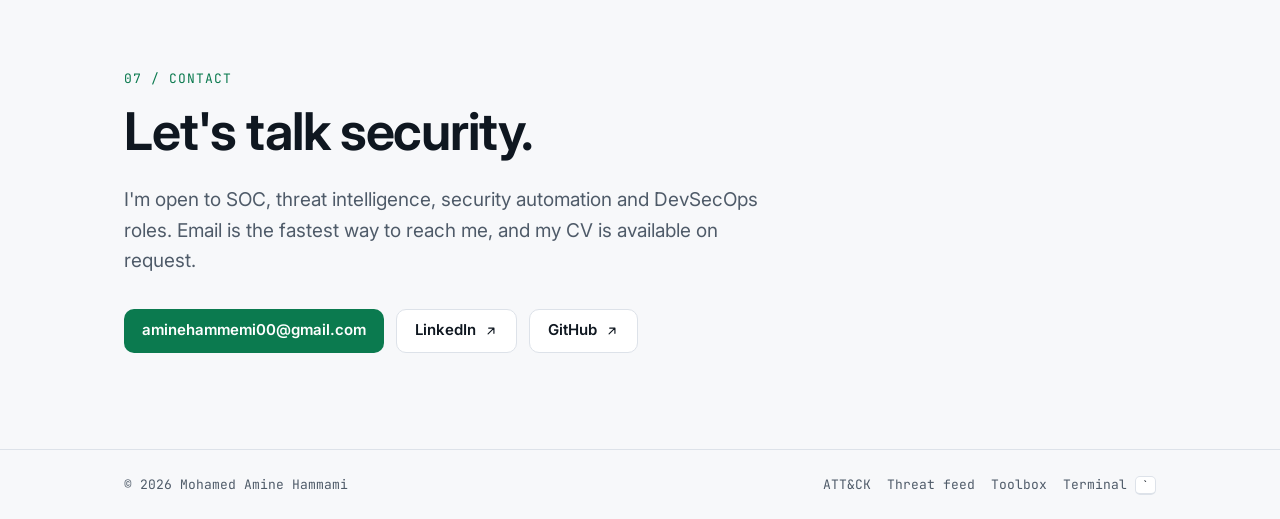
==== commit 9d3e8eb9: "Update portfolio site code from Claude v2" ====
--- a/index.html
+++ b/index.html
@@ -4,15 +4,27 @@
 <meta charset="utf-8">
 <meta name="viewport" content="width=device-width, initial-scale=1">
 <title>Mohamed Amine Hammami | Cybersecurity Engineer</title>
-<meta name="description" content="Cybersecurity Engineer working on SOC operations, threat intelligence, SOAR automation and vulnerability management.">
+<meta name="description" content="Cybersecurity Engineer working on SOC operations, threat intelligence, SOAR automation and DevSecOps. Projects, live threat feed, ATT&amp;CK coverage and blog.">
+<link rel="canonical" href="https://portfolio-site-psi-lovat.vercel.app/">
+<meta name="author" content="Mohamed Amine Hammami">
+<meta name="theme-color" content="#0a0e13">
+<meta property="og:type" content="website">
+<meta property="og:site_name" content="Mohamed Amine Hammami">
 <meta property="og:title" content="Mohamed Amine Hammami | Cybersecurity Engineer">
-<meta property="og:description" content="SOC · Threat Intelligence · SOAR Automation · DevSecOps">
-<meta property="og:type" content="website">
-<link rel="icon" href="favicon.svg" type="image/svg+xml">
+<meta property="og:description" content="Cybersecurity Engineer working on SOC operations, threat intelligence, SOAR automation and DevSecOps. Projects, live threat feed, ATT&amp;CK coverage and blog.">
+<meta property="og:url" content="https://portfolio-site-psi-lovat.vercel.app/">
+<meta property="og:image" content="https://portfolio-site-psi-lovat.vercel.app/og/default.png">
+<meta property="og:image:width" content="1200">
+<meta property="og:image:height" content="630">
+<meta name="twitter:card" content="summary_large_image">
+<meta name="twitter:title" content="Mohamed Amine Hammami | Cybersecurity Engineer">
+<meta name="twitter:description" content="Cybersecurity Engineer working on SOC operations, threat intelligence, SOAR automation and DevSecOps. Projects, live threat feed, ATT&amp;CK coverage and blog.">
+<meta name="twitter:image" content="https://portfolio-site-psi-lovat.vercel.app/og/default.png">
+<link rel="icon" href="/favicon.svg" type="image/svg+xml">
 <link rel="preconnect" href="https://fonts.googleapis.com">
 <link rel="preconnect" href="https://fonts.gstatic.com" crossorigin>
 <link href="https://fonts.googleapis.com/css2?family=Inter:wght@400;500;600;700&family=JetBrains+Mono:wght@400;500&display=swap" rel="stylesheet">
-<link rel="stylesheet" href="styles.css">
+<link rel="stylesheet" href="/styles.css">
 <script>try{var t=localStorage.getItem('theme');if(t)document.documentElement.dataset.theme=t;else if(matchMedia('(prefers-color-scheme: light)').matches)document.documentElement.dataset.theme='light'}catch(e){}</script>
 </head>
 <body>
@@ -20,17 +32,19 @@
 
 <header class="nav">
   <div class="wrap nav-in">
-    <a href="index.html" class="logo" aria-label="Home"><span class="mono">~/</span>hammami</a>
+    <a href="/" class="logo" aria-label="Home"><span class="mono">~/</span>hammami</a>
     <nav aria-label="Primary">
       <ul class="nav-links" id="menu">
         <li><a href="#about">About</a></li>
-        <li><a href="#experience">Experience</a></li>
         <li><a href="#projects">Projects</a></li>
-        <li><a href="#skills">Skills</a></li>
-        <li><a href="blog/index.html">Blog</a></li>
+        <li><a href="/attack">ATT&amp;CK</a></li>
+        <li><a href="/threats">Threat feed</a></li>
+        <li><a href="/toolbox">Toolbox</a></li>
+        <li><a href="/blog">Blog</a></li>
         <li><a href="#contact">Contact</a></li>
       </ul>
     </nav>
+    <button class="icon-btn term-btn mono" id="term-btn" aria-label="Open terminal (press the backtick key)" title="Terminal (`)">&gt;_</button>
     <button class="icon-btn menu-btn" id="menu-btn" aria-label="Open menu" aria-expanded="false" aria-controls="menu">
       <svg viewBox="0 0 24 24" width="18" height="18" fill="none" stroke="currentColor" stroke-width="2" stroke-linecap="round"><path d="M4 7h16M4 12h16M4 17h16"/></svg>
     </button>
@@ -51,8 +65,9 @@
       <p class="lead">I'm a cybersecurity engineer who likes building defences, not just running them. I design SOC automation, threat intelligence pipelines and secure-by-default infrastructure, and I use AI where it helps while keeping security decisions deterministic and auditable.</p>
       <div class="cta">
         <a class="btn primary" href="#projects">See my projects</a>
-        <a class="btn ghost" href="blog/index.html">Read the blog</a>
-      </div>
+        <a class="btn ghost" href="/blog">Read the blog</a>
+      </div>
+      <p class="hint mono">Tip: press <kbd>`</kbd> to open my terminal, or try <button type="button" class="linklike" data-term>&gt;_ whoami</button></p>
       <dl class="stats">
         <div><dt>Assets under monitoring</dt><dd>640+</dd></div>
         <div><dt>OSINT findings aggregated</dt><dd>8,000+</dd></div>
@@ -72,7 +87,7 @@
       <div class="prose">
         <p>I'm a <strong>Cybersecurity Engineer</strong> (ESPRIT, class of 2026) and I currently work in the <strong>Security Operations Center at INTERPOL</strong> in Lyon. My work sits where security operations meet engineering: triaging and investigating alerts, then turning repetitive analyst work into tested, documented automation.</p>
         <p>I started out in penetration testing and phishing simulation, then moved into threat intelligence and vulnerability management in banking and finance. Along the way I built a CTI platform that surfaced exposures <strong>14 days ahead</strong> of traditional scanners, and a vulnerability management platform covering <strong>640+ assets</strong>.</p>
-        <p>Outside work I build full labs end to end. My favourite is a bank-like infrastructure with layered firewalls, a WAF, honeypots, EDR, threat intelligence and SOAR, all wired together. I write about what I learn on the <a href="blog/index.html">blog</a>.</p>
+        <p>Outside work I build full labs end to end. My favourite is a bank-like infrastructure with layered firewalls, a WAF, honeypots, EDR, threat intelligence and SOAR, all wired together. I write about what I learn on the <a href="/blog">blog</a>.</p>
         <ul class="facts">
           <li><span class="mono">Focus</span>SOC · Threat Intelligence · SOAR · Vulnerability Management · DevSecOps</li>
           <li><span class="mono">Languages</span>Arabic (native) · French (B2) · English (B2) · Spanish (A1)</li>
@@ -171,14 +186,14 @@
       <p class="eyebrow mono">03 / Projects</p>
       <h2>Things I've built</h2>
       <div class="cards">
-        <a class="card feature" href="projects/banking-security-platform.html">
+        <a class="card feature" href="/projects/banking-security-platform">
           <p class="card-meta mono">Nov 2024 – Apr 2025 · University project</p>
           <h3>Next-Gen Banking Security Platform</h3>
           <p>A full bank-like infrastructure secured in depth: Cloudflare at the edge, layered pfSense and OPNsense firewalls, a DMZ with a T-Pot honeypot, Suricata and Snort IDS/IPS, and a self-learning WAF. Behind those sit Wazuh EDR with ML malware detection, MISP and OpenCTI threat intelligence, and n8n SOAR playbooks feeding TheHive and DFIR-IRIS. It caught <b>92% of malicious logs</b>.</p>
           <p class="tags"><span>pfSense</span><span>OPNsense</span><span>Suricata</span><span>BunkerWeb</span><span>Wazuh</span><span>MISP</span><span>n8n</span></p>
           <span class="more mono">Read the case study →</span>
         </a>
-        <a class="card feature" href="projects/devsecops-pipeline.html">
+        <a class="card feature" href="/projects/devsecops-pipeline">
           <p class="card-meta mono">Sep 2025 – Dec 2025</p>
           <h3>Shift-Left DevSecOps Pipeline</h3>
           <p>A Jenkins CI/CD pipeline that puts security checks at every stage of a Spring Boot build: secret leak detection, SAST with quality gates, dependency analysis, container image scanning and DAST. All findings flow into DefectDojo, where they are deduplicated and tracked until fixed.</p>
@@ -201,10 +216,48 @@
     </div>
   </section>
 
+  <!-- LABS -->
+  <section id="labs" class="sec">
+    <div class="wrap">
+      <p class="eyebrow mono">04 / Live labs</p>
+      <h2>Try it yourself</h2>
+      <div class="labs">
+        <a class="card lab" href="/threats">
+          <p class="card-meta mono"><span class="pulse" aria-hidden="true"></span>Live threat feed</p>
+          <h3>Known exploited, right now</h3>
+          <ul class="lab-kev" id="threat-mini"><li class="skeleton"></li><li class="skeleton"></li><li class="skeleton"></li></ul>
+          <span class="more mono">CVEs, KEV &amp; news →</span>
+        </a>
+        <a class="card lab" href="/attack">
+          <p class="card-meta mono">MITRE ATT&amp;CK</p>
+          <h3>Detection coverage</h3>
+          <div class="mini-matrix" id="attack-mini" aria-hidden="true"></div>
+          <small class="muted" id="attack-mini-stat"></small>
+          <span class="more mono">Explore the heatmap →</span>
+        </a>
+        <a class="card lab" href="/toolbox">
+          <p class="card-meta mono">SOC toolbox</p>
+          <h3>IOC extractor</h3>
+          <pre class="lab-code mono"><span class="muted">in </span> hxxps://evil[.]example/x
+<span class="muted">out</span> <b>url</b>  https://evil.example/x
+    <b>dom</b>  evil.example</pre>
+          <span class="more mono">Paste a report →</span>
+        </a>
+        <a class="card lab" href="/projects/banking-security-platform#sim">
+          <p class="card-meta mono">Attack simulator</p>
+          <h3>Throw an attack at my lab</h3>
+          <pre class="lab-code mono"><span class="muted">[L3 DMZ]</span> <b class="warn">BLOCK</b> SQLi → 403
+<span class="muted">[L7 SOC]</span> <b>RESPOND</b> case opened</pre>
+          <span class="more mono">Run a scenario →</span>
+        </a>
+      </div>
+    </div>
+  </section>
+
   <!-- SKILLS -->
   <section id="skills" class="sec">
     <div class="wrap">
-      <p class="eyebrow mono">04 / Skills</p>
+      <p class="eyebrow mono">05 / Skills</p>
       <h2>Toolbox</h2>
       <div class="skills">
         <div class="skill"><h3>Security Operations &amp; IR</h3><p class="tags"><span>Alert triage</span><span>Threat hunting</span><span>Incident investigation</span><span>Log analysis</span><span>IR playbooks</span></p></div>
@@ -244,25 +297,25 @@
   <!-- BLOG TEASER -->
   <section id="blog" class="sec">
     <div class="wrap">
-      <p class="eyebrow mono">05 / Blog</p>
+      <p class="eyebrow mono">06 / Blog</p>
       <div class="sec-head">
         <h2>Findings &amp; journey</h2>
-        <a class="mono small-link" href="blog/index.html">All posts →</a>
-      </div>
-      <div class="post-list" id="latest-posts" data-base="blog/" data-limit="3"></div>
+        <a class="mono small-link" href="/blog">All posts →</a>
+      </div>
+      <div class="post-list" id="latest-posts" data-base="/blog/" data-limit="3"></div>
     </div>
   </section>
 
   <!-- CONTACT -->
   <section id="contact" class="sec contact">
     <div class="wrap">
-      <p class="eyebrow mono">06 / Contact</p>
+      <p class="eyebrow mono">07 / Contact</p>
       <h2>Let's talk security.</h2>
       <p class="lead">I'm open to SOC, threat intelligence, security automation and DevSecOps roles. Email is the fastest way to reach me, and my CV is available on request.</p>
       <div class="cta">
         <a class="btn primary" href="mailto:aminehammemi00@gmail.com">aminehammemi00@gmail.com</a>
         <a class="btn ghost" href="https://www.linkedin.com/in/medamine-hammami" target="_blank" rel="noopener">LinkedIn <svg viewBox="0 0 24 24" width="14" height="14" fill="none" stroke="currentColor" stroke-width="2" stroke-linecap="round" stroke-linejoin="round"><path d="M7 17 17 7M8 7h9v9"/></svg></a>
-        <a class="btn ghost" href="https://github.com/brainrot78" target="_blank" rel="noopener">GitHub <svg viewBox="0 0 24 24" width="14" height="14" fill="none" stroke="currentColor" stroke-width="2" stroke-linecap="round" stroke-linejoin="round"><path d="M7 17 17 7M8 7h9v9"/></svg></a>
+        <a class="btn ghost" href="https://github.com/medaminehammami" target="_blank" rel="noopener">GitHub <svg viewBox="0 0 24 24" width="14" height="14" fill="none" stroke="currentColor" stroke-width="2" stroke-linecap="round" stroke-linejoin="round"><path d="M7 17 17 7M8 7h9v9"/></svg></a>
       </div>
     </div>
   </section>
@@ -271,10 +324,13 @@
 <footer class="foot">
   <div class="wrap foot-in mono">
     <span>© <span id="year">2026</span> Mohamed Amine Hammami</span>
-    <a href="#top">Back to top ↑</a>
+    <span class="foot-links"><a href="/attack">ATT&amp;CK</a><a href="/threats">Threat feed</a><a href="/toolbox">Toolbox</a><button type="button" class="linklike" data-term>Terminal <kbd>`</kbd></button></span>
   </div>
 </footer>
 
-<script src="script.js"></script>
+<script src="/js/threats.js"></script>
+<script src="/js/attack.js"></script>
+<script src="/script.js"></script>
+<script src="/js/terminal.js"></script>
 </body>
 </html>
--- a/styles.css
+++ b/styles.css
@@ -11,6 +11,10 @@
   --accent-soft: #12301f;
   --amber: #f5b340;
   --dot: rgba(147, 161, 178, .14);
+  --danger: #ff7b72;
+  --lv0: #161d27; --lv1: #173a2b; --lv2: #1f7a52; --lv3: #3ddc97;
+  --lv1-ink: #e7edf3; --lv2-ink: #ffffff; --lv3-ink: #04170e;
+  --term-bg: #070a0e;
   color-scheme: dark;
 }
 :root[data-theme="light"] {
@@ -25,6 +29,10 @@
   --accent-soft: #dcf3e8;
   --amber: #9a5b00;
   --dot: rgba(15, 23, 32, .09);
+  --danger: #b42318;
+  --lv0: #eef1f5; --lv1: #d6f0e3; --lv2: #7fd3ab; --lv3: #0b7a4f;
+  --lv1-ink: #0f1720; --lv2-ink: #0f1720; --lv3-ink: #ffffff;
+  --term-bg: #0d1117;
   color-scheme: light;
 }
 :root {
@@ -283,3 +291,214 @@
   *, *::before, *::after { animation: none !important; transition: none !important; }
   .reveal { opacity: 1; transform: none; }
 }
+
+
+/* ===== Shared additions ===== */
+.term-btn { font-size: 13px; font-weight: 500; color: var(--accent); }
+nav { margin-left: auto; }
+.foot-links { display: flex; flex-wrap: wrap; gap: 16px; align-items: center; }
+.linklike { background: none; border: 0; padding: 0; font: inherit; color: var(--accent); cursor: pointer; }
+.foot .linklike { color: var(--muted); }
+.linklike:hover { text-decoration: underline; text-underline-offset: 3px; }
+kbd { font-family: var(--mono); font-size: .85em; padding: 1px 6px; border: 1px solid var(--line); border-bottom-width: 2px; border-radius: 5px; background: var(--surface); color: var(--ink); }
+.hint { margin: 18px 0 0; font-size: 13px; color: var(--muted); }
+code.inline { font-family: var(--mono); font-size: .88em; background: var(--surface-2); border: 1px solid var(--line); padding: 1px 6px; border-radius: var(--radius-sm); color: var(--ink); }
+.chips { display: flex; flex-wrap: wrap; gap: 8px; }
+.chip { font: 500 12.5px/1 var(--mono); color: var(--ink); background: var(--surface); border: 1px solid var(--line); padding: 8px 12px; border-radius: 999px; cursor: pointer; transition: border-color .2s, background .2s, color .2s; }
+.chip:hover { border-color: var(--muted); }
+.chip.on { background: var(--accent); border-color: var(--accent); color: var(--accent-ink); }
+.feed-note { margin: 32px 0 0; font-size: 13.5px; color: var(--muted); max-width: 760px; }
+.skeleton { list-style: none; height: 46px; border-radius: var(--radius-md); background: linear-gradient(90deg, var(--surface-2) 0%, var(--surface) 50%, var(--surface-2) 100%); background-size: 200% 100%; animation: shimmer 1.4s infinite linear; margin-bottom: 8px; }
+.skeleton.tall { height: 160px; }
+@keyframes shimmer { to { background-position: -200% 0; } }
+
+/* Home: live labs */
+.labs { display: grid; grid-template-columns: repeat(4, 1fr); gap: var(--space-4); }
+.lab h3 { font-size: 17px; }
+.lab .card-meta { display: flex; align-items: center; gap: 8px; }
+.lab-kev { list-style: none; margin: 4px 0 0; padding: 0; }
+.lab-kev li { display: flex; flex-direction: column; padding: 7px 0; border-bottom: 1px solid var(--line); }
+.lab-kev li:last-child { border-bottom: 0; }
+.lab-kev .cve { font-size: 12.5px; color: var(--accent); }
+.lab-kev small { color: var(--muted); font-size: 13px; }
+.lab-kev .skeleton { height: 30px; }
+.mini-matrix { display: grid; grid-template-columns: repeat(14, 1fr); gap: 3px; margin: 8px 0 10px; }
+.mini-col { display: flex; flex-direction: column; gap: 3px; }
+.mini-col i, .legend i { display: block; aspect-ratio: 1; border-radius: 2px; background: var(--lv0); }
+.mini-matrix .lv1, .legend .lv1 { background: var(--lv1); } .mini-matrix .lv2, .legend .lv2 { background: var(--lv2); } .mini-matrix .lv3, .legend .lv3 { background: var(--lv3); }
+.lab-code { margin: 6px 0 0; font-size: 12px; line-height: 1.7; background: var(--surface-2); border: 1px solid var(--line); border-radius: var(--radius-md); padding: 10px 12px; color: var(--ink); white-space: pre; overflow: hidden; }
+.lab-code b { color: var(--accent); font-weight: 500; }
+.warn, .lab-code b.warn { color: var(--amber); }
+
+/* Threat feed */
+.feed-bar { display: flex; flex-wrap: wrap; align-items: center; justify-content: space-between; gap: 12px; margin-top: 32px; }
+.feed-bar .status { margin: 0; }
+.search { display: flex; align-items: center; gap: 8px; height: 40px; padding: 0 12px; min-width: min(320px, 100%); border: 1px solid var(--line); border-radius: var(--radius-md); background: var(--surface); color: var(--muted); }
+.search:focus-within { border-color: var(--accent); }
+.search input { flex: 1; min-width: 0; border: 0; background: none; color: var(--ink); font: 400 14px var(--sans); outline: none; }
+.feed-sources { display: flex; flex-wrap: wrap; gap: 6px; margin: 12px 0 0; }
+.src { font: 500 11.5px/1 var(--mono); padding: 5px 8px; border-radius: var(--radius-sm); border: 1px solid var(--line); color: var(--muted); }
+.src::before { content: "●"; margin-right: 6px; }
+.src.up::before { color: var(--accent); } .src.down::before { color: var(--danger); }
+.feed-grid { display: grid; grid-template-columns: 1.3fr 1fr; gap: var(--space-4); margin-top: 32px; }
+.panel { background: var(--surface); border: 1px solid var(--line); border-radius: var(--radius-lg); padding: 20px var(--space-6); min-width: 0; }
+.panel-head { display: flex; justify-content: space-between; align-items: baseline; gap: 12px; margin-bottom: 8px; }
+.panel-head .mini { margin: 0; }
+.feed-h { margin: 48px 0 16px; }
+.feed-list { list-style: none; margin: 0; padding: 0; }
+.feed-item { padding: 12px 0; border-bottom: 1px solid var(--line); display: flex; flex-direction: column; gap: 2px; min-width: 0; }
+.feed-list > .feed-item:last-child { border-bottom: 0; }
+.feed-item b { font-weight: 600; font-size: 15px; }
+.feed-item small { color: var(--muted); font-size: 13.5px; }
+.feed-row { display: flex; align-items: center; gap: 8px; flex-wrap: wrap; }
+.feed-date { margin-left: auto; font-size: 12px; color: var(--muted); }
+.cve { font-size: 13px; font-weight: 500; }
+.sev { font: 500 11px/1 var(--mono); text-transform: uppercase; letter-spacing: .05em; padding: 4px 7px; border-radius: var(--radius-sm); border: 1px solid var(--line); color: var(--muted); }
+.sev-critical { color: var(--danger); border-color: currentColor; }
+.sev-high { color: var(--amber); border-color: currentColor; }
+.sev-medium { color: var(--ink); }
+.cve-card h3 { font-size: 16px; margin: 10px 0 6px; line-height: 1.35; }
+.cve-card p { font-size: 14px; color: var(--muted); margin: 0 0 10px; }
+.cve-card .feed-date { margin-left: 0; margin-top: auto; }
+.sight-list { list-style: none; margin: 0; padding: 0; }
+.sight { display: grid; grid-template-columns: 26px 130px 1fr 40px; align-items: center; gap: 10px; padding: 9px 0; border-bottom: 1px solid var(--line); }
+.sight:last-child { border-bottom: 0; }
+.sight-n, .sight-c { font-size: 12px; color: var(--muted); }
+.sight-c { text-align: right; }
+.sight-bar { height: 6px; border-radius: 3px; background: var(--surface-2); overflow: hidden; }
+.sight-bar span { display: block; height: 100%; background: var(--accent); border-radius: 3px; }
+.news { display: grid; grid-template-columns: 140px 1fr auto; align-items: baseline; gap: 16px; }
+.feed-src { font-size: 12px; color: var(--muted); }
+.news-title { color: var(--ink); font-weight: 500; }
+.news-title:hover { color: var(--accent); }
+.feed-empty { color: var(--muted); font-size: 13px; padding: 12px 0; margin: 0; }
+[hidden] { display: none !important; }
+
+/* ATT&CK heatmap */
+.attack-tools { display: flex; flex-wrap: wrap; justify-content: space-between; gap: 16px; margin-bottom: 20px; }
+.legend { display: flex; flex-wrap: wrap; gap: 6px; align-items: center; }
+.legend button { display: inline-flex; align-items: center; gap: 7px; font: 500 12px/1 var(--mono); color: var(--ink); background: none; border: 1px solid transparent; border-radius: var(--radius-sm); padding: 7px 8px; cursor: pointer; }
+.legend button:hover { border-color: var(--line); }
+.legend button.off { opacity: .4; text-decoration: line-through; }
+.legend i { width: 12px; height: 12px; }
+.legend .lv0 { border: 1px dashed var(--muted); }
+.legend .replay { color: var(--accent); border-color: var(--line); }
+.attack-layout { display: grid; grid-template-columns: 1fr 300px; gap: var(--space-4); align-items: start; }
+.attack-wrap { position: relative; overflow-x: auto; border: 1px solid var(--line); border-radius: var(--radius-lg); background: var(--surface); padding: 12px; }
+.matrix { display: grid; grid-template-columns: repeat(14, minmax(118px, 1fr)); gap: 6px; min-width: 1720px; }
+.tac { display: flex; flex-direction: column; gap: 5px; }
+.tac-head { padding: 6px 4px 8px; border-bottom: 2px solid var(--line); margin-bottom: 2px; min-height: 58px; }
+.tac-head b { display: block; font-size: 12.5px; line-height: 1.25; }
+.tac-head span { font-size: 10.5px; color: var(--muted); }
+.cell { text-align: left; font: 500 11.5px/1.3 var(--sans); padding: 7px 8px; border-radius: 6px; border: 1px solid transparent; cursor: pointer; color: var(--ink); background: var(--lv0); transition: background .35s ease var(--d, 0ms), color .35s ease var(--d, 0ms), opacity .2s, transform .15s, box-shadow .2s; }
+.cell span { display: block; font-size: 10.5px; opacity: .75; margin-bottom: 2px; }
+.cell:hover { transform: translateY(-1px); box-shadow: 0 0 0 1px var(--muted); }
+.cell.lv0 { border: 1px dashed var(--line); color: var(--muted); background: transparent; }
+.attack-wrap.lit .cell.lv1 { background: var(--lv1); color: var(--lv1-ink); }
+.attack-wrap.lit .cell.lv2 { background: var(--lv2); color: var(--lv2-ink); }
+.attack-wrap.lit .cell.lv3 { background: var(--lv3); color: var(--lv3-ink); }
+.cell.sel { box-shadow: 0 0 0 2px var(--amber); }
+.cell.dim { opacity: .15; }
+.beam { position: absolute; top: 0; bottom: 0; left: 0; width: 120px; pointer-events: none; opacity: 0; background: linear-gradient(90deg, transparent, color-mix(in srgb, var(--accent) 35%, transparent), transparent); }
+.attack-wrap.scanning .beam { animation: beam 1.6s ease-in-out; }
+@keyframes beam { 0% { opacity: 1; transform: translateX(-120px); } 90% { opacity: 1; } 100% { opacity: 0; transform: translateX(1720px); } }
+.attack-detail { position: sticky; top: 80px; min-height: 220px; }
+.attack-detail h3 { font-size: 18px; line-height: 1.35; margin-bottom: 8px; }
+.attack-detail h3 a { font-family: var(--mono); font-size: 15px; margin-right: 4px; }
+.attack-detail p:not(.tags):not(.card-meta) { color: var(--muted); font-size: 14.5px; margin: 0 0 8px; }
+.lvl { display: inline-block; font-size: 11.5px !important; text-transform: uppercase; letter-spacing: .05em; padding: 4px 8px; border-radius: var(--radius-sm); margin-bottom: 12px !important; }
+.lvl0 { border: 1px dashed var(--muted); } .lvl1 { background: var(--lv1); color: var(--lv1-ink) !important; } .lvl2 { background: var(--lv2); color: var(--lv2-ink) !important; } .lvl3 { background: var(--lv3); color: var(--lv3-ink) !important; }
+
+/* IOC toolbox */
+.ioc-layout { display: grid; grid-template-columns: 1fr 1fr; gap: var(--space-4); }
+.ioc-pane { display: flex; flex-direction: column; min-width: 0; }
+.ioc-bar { display: flex; flex-wrap: wrap; justify-content: space-between; align-items: center; gap: 8px; margin-bottom: 10px; min-height: 34px; }
+.ioc-bar .mini { margin: 0; }
+.ioc-actions { display: flex; flex-wrap: wrap; gap: 6px; align-items: center; }
+.ioc-actions .chip { padding: 7px 10px; }
+#ioc-in { width: 100%; min-height: 460px; resize: vertical; font: 400 13.5px/1.6 var(--mono); color: var(--ink); background: var(--surface); border: 1px solid var(--line); border-radius: var(--radius-lg); padding: 16px; }
+#ioc-in:focus { outline: none; border-color: var(--accent); }
+.ioc-out { min-height: 460px; background: var(--surface); border: 1px solid var(--line); border-radius: var(--radius-lg); padding: 8px 16px; overflow: auto; }
+.ioc-group { padding: 10px 0; border-bottom: 1px solid var(--line); }
+.ioc-group:last-child { border-bottom: 0; }
+.ioc-group header { display: flex; justify-content: space-between; align-items: center; margin-bottom: 6px; }
+.ioc-group h3 { margin: 0; }
+.ioc-group h3 span { color: var(--accent); margin-left: 4px; }
+.ioc-group .chip { padding: 5px 9px; font-size: 11.5px; }
+.ioc-group ul { list-style: none; margin: 0; padding: 0; }
+.ioc-group li { display: flex; align-items: center; gap: 8px; padding: 4px 0; min-width: 0; }
+.ioc-group code { font: 400 13px var(--mono); overflow-wrap: anywhere; color: var(--ink); }
+.look { margin-left: auto; font-size: 11.5px; white-space: nowrap; }
+.toggle { display: inline-flex; align-items: center; gap: 6px; font: 500 12.5px var(--mono); color: var(--ink); cursor: pointer; margin-right: 4px; }
+.toggle input { accent-color: var(--accent); width: 15px; height: 15px; }
+
+/* Attack simulator */
+#sim .chips { margin-bottom: 20px; }
+.sim-lane { display: grid; grid-template-columns: 90px repeat(7, 1fr); gap: 8px; align-items: stretch; position: relative; }
+.sim-origin { display: grid; place-items: center; text-align: center; font-size: 11.5px; color: var(--muted); border: 1px dashed var(--line); border-radius: var(--radius-md); padding: 8px; }
+.sim-node { position: relative; display: flex; flex-direction: column; gap: 3px; text-align: left; padding: 12px; border-radius: var(--radius-md); border: 1px solid var(--line); background: var(--surface); color: var(--ink); cursor: pointer; transition: border-color .3s, background .3s, transform .2s, box-shadow .3s; }
+.sim-node span { font-size: 11px; color: var(--muted); }
+.sim-node b { font-size: 14px; font-weight: 600; }
+.sim-node small { font-size: 11.5px; color: var(--muted); line-height: 1.35; }
+.sim-node:hover { border-color: var(--muted); }
+.sim-node.pass { border-color: color-mix(in srgb, var(--accent) 50%, var(--line)); }
+.sim-node.detect { border-color: var(--amber); background: color-mix(in srgb, var(--amber) 10%, var(--surface)); }
+.sim-node.block { border-color: var(--danger); background: color-mix(in srgb, var(--danger) 12%, var(--surface)); }
+.sim-node.respond { border-color: var(--accent); background: var(--accent-soft); }
+.sim-node.cur { transform: translateY(-3px); box-shadow: 0 0 0 3px color-mix(in srgb, var(--accent) 35%, transparent); }
+.sim-node.block.cur { box-shadow: 0 0 0 3px color-mix(in srgb, var(--danger) 35%, transparent); }
+.sim-console { margin-top: 16px; background: var(--term-bg); border: 1px solid var(--line); border-radius: var(--radius-lg); overflow: hidden; }
+.sim-console-head { display: flex; justify-content: space-between; flex-wrap: wrap; gap: 8px; padding: 10px 16px; font-size: 12px; color: #93a1b2; border-bottom: 1px solid #1c2530; }
+.sim-verdict { color: #3ddc97; }
+.sim-log { list-style: none; margin: 0; padding: 12px 16px; min-height: 170px; max-height: 260px; overflow-y: auto; font-size: 13px; line-height: 1.6; color: #d0d8e2; }
+.sim-log li { padding: 2px 0; animation: fadein .3s ease; }
+.sim-log .t { color: #6b7a8c; font-size: 12px; }
+.sim-log .muted { color: #6b7a8c; }
+.sim-log .tag { display: inline-block; min-width: 64px; font-size: 11px; font-weight: 500; }
+.sim-log .tag.pass { color: #93a1b2; } .sim-log .tag.detect { color: #f5b340; } .sim-log .tag.block { color: #ff7b72; } .sim-log .tag.respond { color: #3ddc97; }
+@keyframes fadein { from { opacity: 0; transform: translateY(3px); } }
+.layers li.flash { animation: flash 1.2s ease; }
+@keyframes flash { 0%, 40% { box-shadow: 0 0 0 3px var(--accent); } 100% { box-shadow: 0 0 0 0 transparent; } }
+
+/* Terminal */
+.term { position: fixed; inset: 0; z-index: 200; display: grid; place-items: center; padding: 16px; background: rgba(3, 6, 10, .55); backdrop-filter: blur(4px); -webkit-backdrop-filter: blur(4px); animation: fadein .15s ease; }
+.term-win { width: min(820px, 100%); height: min(520px, 80vh); display: flex; flex-direction: column; background: var(--term-bg); border: 1px solid #232d3a; border-radius: 14px; box-shadow: 0 30px 80px rgba(0, 0, 0, .5); overflow: hidden; color: #d0d8e2; }
+.term-bar { display: flex; align-items: center; gap: 12px; padding: 10px 14px; border-bottom: 1px solid #1c2530; font-size: 12.5px; color: #93a1b2; }
+.dots { display: flex; gap: 6px; } .dots i { width: 11px; height: 11px; border-radius: 50%; background: #2a3442; } .dots i:first-child { background: #ff7b72; } .dots i:nth-child(2) { background: #f5b340; } .dots i:nth-child(3) { background: #3ddc97; }
+.term-x { margin-left: auto; background: none; border: 0; color: #93a1b2; font-size: 20px; line-height: 1; cursor: pointer; padding: 0 4px; }
+.term-x:hover { color: #e7edf3; }
+.term-out { flex: 1; overflow-y: auto; padding: 14px 16px 4px; font-size: 13.5px; line-height: 1.6; }
+.term-out > div { margin-bottom: 6px; overflow-wrap: anywhere; }
+.term-out a { color: #3ddc97; }
+.term-out .k, .term .pr { color: #3ddc97; } .term .pa { color: #79b8ff; }
+.term-out .muted { color: #6b7a8c; } .term-out .warn { color: #f5b340; }
+.term-out .echo { color: #e7edf3; margin-top: 6px; }
+.term-t { border-collapse: collapse; } .term-t td { padding: 1px 18px 1px 0; vertical-align: top; } .term-t td.k { white-space: nowrap; }
+.term-line { display: flex; align-items: center; gap: 8px; padding: 10px 16px 14px; font-size: 13.5px; }
+.term-line label { white-space: nowrap; color: #e7edf3; }
+.term-line input { flex: 1; min-width: 0; background: none; border: 0; outline: none; color: #e7edf3; font: inherit; caret-color: #3ddc97; }
+body.term-open { overflow: hidden; }
+
+@media (max-width: 1100px) {
+  .labs { grid-template-columns: repeat(2, 1fr); }
+  .attack-layout { grid-template-columns: 1fr; }
+  .attack-detail { position: static; min-height: 0; }
+  .sim-lane { grid-template-columns: repeat(4, 1fr); }
+  .sim-origin { grid-column: 1 / -1; }
+}
+@media (max-width: 900px) {
+  .feed-grid, .ioc-layout { grid-template-columns: 1fr; }
+  #ioc-in, .ioc-out { min-height: 280px; }
+}
+@media (max-width: 720px) {
+  .labs { grid-template-columns: 1fr; }
+  .sim-lane { grid-template-columns: repeat(2, 1fr); }
+  .news { grid-template-columns: 1fr; gap: 2px; }
+  .sight { grid-template-columns: 22px 1fr 70px 32px; }
+  .panel { padding: 16px; }
+  .term { padding: 0; place-items: end stretch; }
+  .term-win { width: 100%; height: 85vh; border-radius: 14px 14px 0 0; }
+  .term-out, .term-line { font-size: 13px; }
+  .foot-in { flex-direction: column; }
+}
+.card.feed-item { padding: 20px; border: 1px solid var(--line); gap: 0; }
